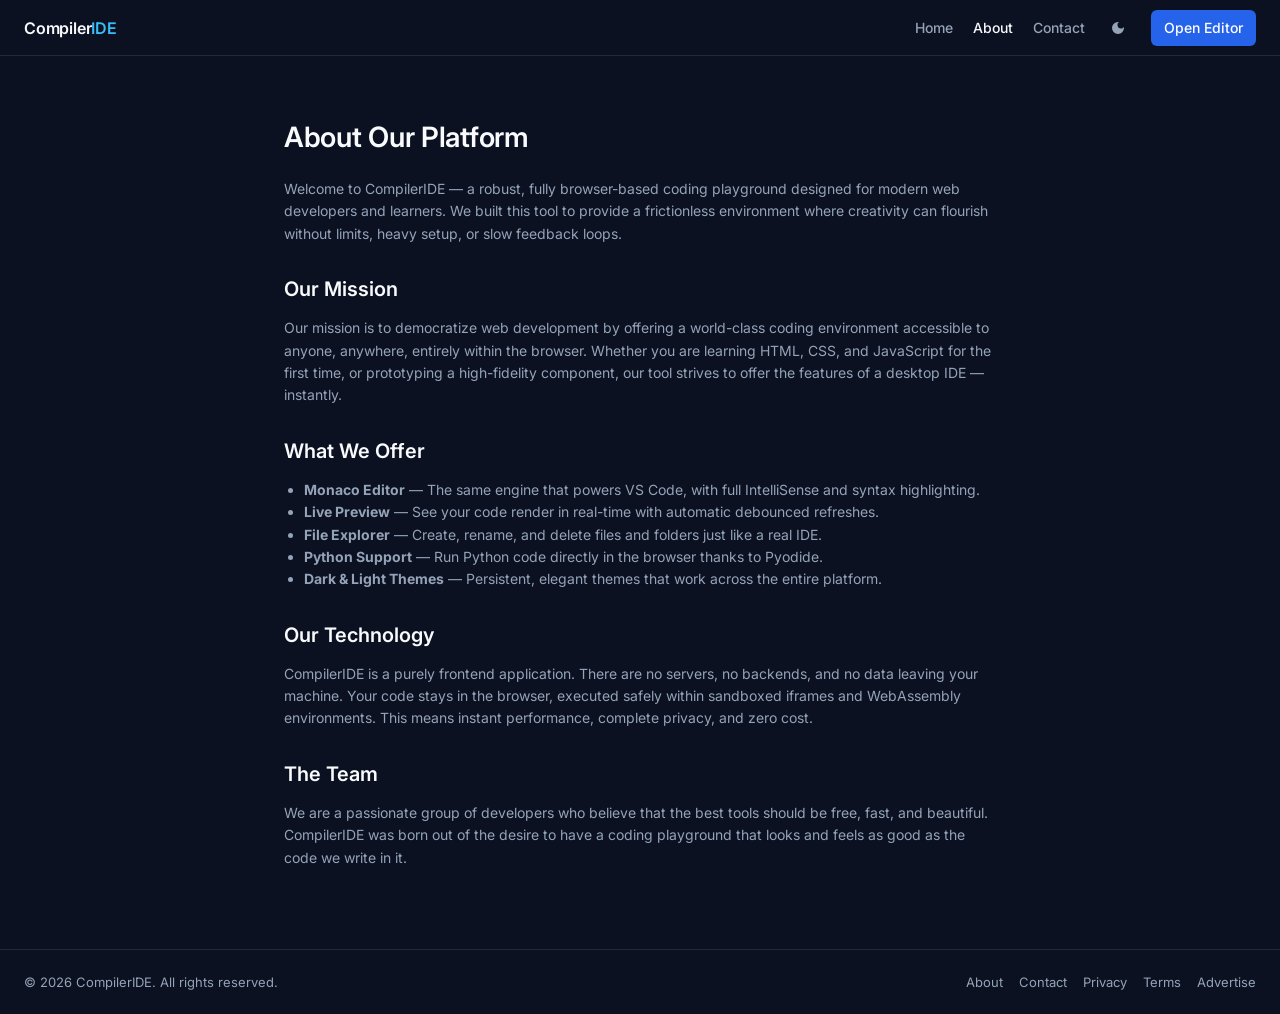
==== frontend/about.html @ 66eb1de2 "Complete UI/UX redesign and add 12 dev features" ====
<!DOCTYPE html>
<html lang="en">

<head>
    <meta charset="UTF-8">
    <meta name="viewport" content="width=device-width, initial-scale=1.0">
    <title>About | CompilerIDE</title>
    <meta name="description" content="Learn more about CompilerIDE, the browser-based coding platform.">
    <link href="https://fonts.googleapis.com/css2?family=Inter:wght@400;500;600;700&display=swap" rel="stylesheet">
    <link rel="stylesheet" href="css/reset.css">
    <link rel="stylesheet" href="css/variables.css">
    <link rel="stylesheet" href="css/components.css">
    <link rel="stylesheet" href="css/pages.css">
</head>

<body class="theme-dark page-static">
    <nav class="page-nav">
        <a href="/" class="logo menu-link">Compiler<span class="highlight">IDE</span></a>
        <div class="page-nav-links">
            <a href="/" class="menu-link">Home</a>
            <a href="/about" class="menu-link active">About</a>
            <a href="/contact" class="menu-link">Contact</a>
            <button id="theme-toggle" class="theme-toggle-btn" title="Toggle Theme">
                <svg class="theme-icon" viewBox="0 0 24 24" fill="currentColor">
                    <path
                        d="M12 3a9 9 0 1 0 9 9c0-.46-.04-.92-.1-1.36a5.389 5.389 0 0 1-4.4 2.26 5.403 5.403 0 0 1-3.14-9.8c-.44-.06-.9-.1-1.36-.1z" />
                </svg>
            </button>
            <a href="/html-compiler" class="btn btn-primary">Open Editor</a>
        </div>
    </nav>

    <div class="page-container">
        <h1>About <span class="gradient">Our Platform</span></h1>
        <p>Welcome to CompilerIDE — a robust, fully browser-based coding playground designed for modern web developers
            and learners. We built this tool to provide a frictionless environment where creativity can flourish without
            limits, heavy setup, or slow feedback loops.</p>

        <h2>Our Mission</h2>
        <p>Our mission is to democratize web development by offering a world-class coding environment accessible to
            anyone, anywhere, entirely within the browser. Whether you are learning HTML, CSS, and JavaScript for the
            first time, or prototyping a high-fidelity component, our tool strives to offer the features of a desktop
            IDE — instantly.</p>

        <h2>What We Offer</h2>
        <ul>
            <li><strong>Monaco Editor</strong> — The same engine that powers VS Code, with full IntelliSense and syntax
                highlighting.</li>
            <li><strong>Live Preview</strong> — See your code render in real-time with automatic debounced refreshes.
            </li>
            <li><strong>File Explorer</strong> — Create, rename, and delete files and folders just like a real IDE.</li>
            <li><strong>Python Support</strong> — Run Python code directly in the browser thanks to Pyodide.</li>
            <li><strong>Dark & Light Themes</strong> — Persistent, elegant themes that work across the entire platform.
            </li>
        </ul>

        <h2>Our Technology</h2>
        <p>CompilerIDE is a purely frontend application. There are no servers, no backends, and no data leaving your
            machine. Your code stays in the browser, executed safely within sandboxed iframes and WebAssembly
            environments. This means instant performance, complete privacy, and zero cost.</p>

        <h2>The Team</h2>
        <p>We are a passionate group of developers who believe that the best tools should be free, fast, and beautiful.
            CompilerIDE was born out of the desire to have a coding playground that looks and feels as good as the code
            we write in it.</p>
    </div>

    <footer class="page-footer">
        <div class="footer-left">
            <span>&copy; 2026 CompilerIDE. All rights reserved.</span>
        </div>
        <div class="footer-right">
            <a href="/about">About</a>
            <a href="/contact">Contact</a>
            <a href="/privacy">Privacy</a>
            <a href="/terms">Terms</a>
            <a href="/advertise">Advertise</a>
        </div>
    </footer>

    <script src="js/theme.js"></script>
</body>

</html>
---- frontend/css/variables.css ----
:root {
    --font-primary: 'Inter', -apple-system, BlinkMacSystemFont, "Segoe UI", Roboto, sans-serif;
    --font-mono: 'JetBrains Mono', 'Fira Code', 'Consolas', 'Courier New', monospace;
    --resizer-size: 6px;
    --header-height: 56px;

    /* Spacing system */
    --space-1: 4px;
    --space-2: 8px;
    --space-3: 12px;
    --space-4: 16px;
    --space-5: 20px;
    --space-6: 24px;
    --space-8: 32px;
    --space-10: 40px;
    --space-12: 48px;
    --space-16: 64px;

    /* Radii */
    --radius-sm: 6px;
    --radius-md: 8px;
    --radius-lg: 12px;

    /* Animation Tokens */
    --transition-fast: 0.15s ease;
}

/* Dark Theme (Professional Slate/Indigo) */
.theme-dark {
    --bg-body: #0B1120;
    --bg-header: #0B1120;
    --bg-panel: #0F172A;
    --bg-console: #0F172A;
    --border-color: #1E293B;

    --text-base: #F8FAFC;
    --text-muted: #94A3B8;
    --text-highlight: #38BDF8;
    --text-error: #F87171;
    --text-warn: #FBBF24;
    --text-info: #38BDF8;
    --text-success: #4ADE80;

    --resizer-bg: #1E293B;
    --resizer-hover: #2563EB;

    --btn-bg: #1E293B;
    --btn-bg-hover: #334155;
    --btn-text: #F8FAFC;

    --btn-primary-bg: #2563EB;
    --btn-primary-hover: #1D4ED8;
    --btn-primary-text: #FFFFFF;

    --btn-danger-bg: #DC2626;
    --btn-danger-hover: #B91C1C;
    --btn-danger-text: #FFFFFF;

    --tab-bg: #0B1120;
    --tab-active-bg: #0F172A;
    --tab-border: #2563EB;
    --tab-hover-bg: #1E293B;
}

/* Light Theme (Muted Whites/Off-whites/Indigo) */
.theme-light {
    --bg-body: #F8FAFC;
    --bg-header: #FFFFFF;
    --bg-panel: #FFFFFF;
    --bg-console: #F8FAFC;
    --border-color: #E2E8F0;

    --text-base: #0F172A;
    --text-muted: #64748B;
    --text-highlight: #2563EB;
    --text-error: #DC2626;
    --text-warn: #D97706;
    --text-info: #2563EB;
    --text-success: #16A34A;

    --resizer-bg: #E2E8F0;
    --resizer-hover: #2563EB;

    --btn-bg: #F1F5F9;
    --btn-bg-hover: #E2E8F0;
    --btn-text: #0F172A;

    --btn-primary-bg: #2563EB;
    --btn-primary-hover: #1D4ED8;
    --btn-primary-text: #FFFFFF;

    --btn-danger-bg: #DC2626;
    --btn-danger-hover: #B91C1C;
    --btn-danger-text: #FFFFFF;

    --tab-bg: #F8FAFC;
    --tab-active-bg: #FFFFFF;
    --tab-border: #2563EB;
    --tab-hover-bg: #F1F5F9;
}
---- frontend/css/components.css ----
/* Buttons */
.btn {
    padding: 0 var(--space-3);
    height: 36px;
    font-size: 14px;
    font-weight: 500;
    border-radius: var(--radius-sm);
    background-color: var(--btn-bg);
    color: var(--btn-text);
    border: 1px solid var(--border-color);
    transition: background-color var(--transition-fast), border-color var(--transition-fast);
    display: inline-flex;
    align-items: center;
    justify-content: center;
    cursor: pointer;
    font-family: inherit;
    gap: var(--space-2);
}

.btn:hover:not(:disabled) {
    background-color: var(--btn-bg-hover);
}

.btn:disabled {
    opacity: 0.5;
    cursor: not-allowed;
}

.btn-primary {
    background-color: var(--btn-primary-bg);
    color: var(--btn-primary-text);
    border-color: transparent;
}

.btn-primary:hover:not(:disabled) {
    background-color: var(--btn-primary-hover);
}

.btn-danger {
    background-color: var(--btn-danger-bg);
    color: var(--btn-danger-text);
    border-color: transparent;
}

.btn-danger:hover:not(:disabled) {
    background-color: var(--btn-danger-hover);
}

.btn-small {
    height: 28px;
    padding: 0 var(--space-2);
    font-size: 13px;
}

.btn-active {
    background-color: var(--btn-primary-bg) !important;
    color: #fff !important;
    border-color: transparent !important;
}

.header-actions {
    display: flex;
    gap: var(--space-2);
    align-items: center;
}

.header-divider {
    width: 1px;
    height: 20px;
    background-color: var(--border-color);
    margin: 0 var(--space-1);
}

.lang-selector {
    background-color: var(--bg-body);
    color: var(--text-base);
    border: 1px solid var(--border-color);
    border-radius: var(--radius-sm);
    padding: var(--space-1) var(--space-4) var(--space-1) var(--space-2);
    font-family: inherit;
    font-size: 13px;
    height: 28px;
    outline: none;
    cursor: pointer;
    transition: border-color var(--transition-fast);
}

.lang-selector:hover,
.lang-selector:focus {
    border-color: var(--text-highlight);
}

/* Tabs */
.editor-tabs {
    display: flex;
    gap: 0;
    height: 100%;
    align-items: flex-end;
}

.tab {
    padding: var(--space-2) var(--space-4);
    background-color: var(--tab-bg);
    color: var(--text-muted);
    font-size: 14px;
    border-radius: 0;
    border-top: 2px solid transparent;
    transition: all var(--transition-fast);
    cursor: pointer;
    outline: none;
    border: none;
    border-right: 1px solid var(--border-color);
}

.tab:hover {
    background-color: var(--tab-hover-bg);
    color: var(--text-base);
}

.tab.active {
    background-color: var(--tab-active-bg);
    border-top: 2px solid var(--tab-border);
    color: var(--text-base);
    font-weight: 500;
}

/* Toggle Switch */
.theme-toggle {
    display: flex;
    align-items: center;
    margin-left: var(--space-3);
}

.switch {
    position: relative;
    display: inline-block;
    width: 36px;
    height: 20px;
}

.switch input {
    opacity: 0;
    width: 0;
    height: 0;
}

.slider {
    position: absolute;
    cursor: pointer;
    top: 0;
    left: 0;
    right: 0;
    bottom: 0;
    background-color: var(--border-color);
    transition: .2s ease;
}

.slider:before {
    position: absolute;
    content: "";
    height: 14px;
    width: 14px;
    left: 3px;
    bottom: 3px;
    background-color: var(--text-muted);
    transition: .2s ease;
}

input:checked+.slider {
    background-color: var(--btn-primary-bg);
}

input:checked+.slider:before {
    transform: translateX(16px);
    background-color: #FFFFFF;
}

.slider.round {
    border-radius: var(--radius-lg);
}

.slider.round:before {
    border-radius: 50%;
}

/* Checkbox */
.checkbox-label {
    font-size: 14px;
    display: flex;
    align-items: center;
    gap: var(--space-2);
    cursor: pointer;
    color: var(--text-base);
}

/* Toast Notifications */
.toast {
    position: fixed;
    bottom: var(--space-6);
    left: 50%;
    transform: translateX(-50%) translateY(8px);
    background-color: var(--bg-panel);
    color: var(--text-base);
    border: 1px solid var(--border-color);
    border-radius: var(--radius-sm);
    padding: var(--space-2) var(--space-4);
    font-size: 13px;
    font-family: var(--font-primary);
    box-shadow: 0 4px 12px rgba(0, 0, 0, 0.15);
    z-index: 9999;
    opacity: 0;
    transition: opacity 0.2s ease, transform 0.2s ease;
    pointer-events: none;
}

.toast.toast-visible {
    opacity: 1;
    transform: translateX(-50%) translateY(0);
}

.toast.toast-success {
    border-color: #16A34A;
}

.toast.toast-error {
    border-color: var(--btn-danger-bg);
}

.toast.toast-info {
    border-color: var(--btn-primary-bg);
}

/* Snippets Panel */
.snippets-panel {
    position: fixed;
    width: 280px;
    background-color: var(--bg-panel);
    border: 1px solid var(--border-color);
    border-radius: var(--radius-md);
    box-shadow: 0 8px 24px rgba(0, 0, 0, 0.2);
    z-index: 200;
    overflow: hidden;
}

.snippets-panel.hidden {
    display: none;
}

.snippets-header {
    padding: var(--space-2) var(--space-4);
    font-size: 12px;
    font-weight: 600;
    text-transform: uppercase;
    letter-spacing: 0.05em;
    color: var(--text-muted);
    border-bottom: 1px solid var(--border-color);
    background-color: var(--bg-header);
}

.snippets-list {
    list-style: none;
    padding: var(--space-2) 0;
    max-height: 320px;
    overflow-y: auto;
}

.snippet-item {
    display: flex;
    flex-direction: column;
    padding: var(--space-2) var(--space-4);
    cursor: pointer;
    transition: background-color var(--transition-fast);
}

.snippet-item:hover {
    background-color: var(--btn-bg-hover);
}

.snippet-label {
    font-size: 13px;
    font-weight: 500;
    color: var(--text-base);
}

.snippet-desc {
    font-size: 12px;
    color: var(--text-muted);
    margin-top: 2px;
}
---- frontend/css/pages.css ----
body.page-static {
    background-color: var(--bg-body);
    color: var(--text-base);
    min-height: 100vh;
    display: flex;
    flex-direction: column;
    font-family: var(--font-primary);
    margin: 0;
    padding: 0;
    overflow-y: auto !important;
}

/* ===== Page Navigation ===== */
.page-nav {
    width: 100%;
    height: var(--header-height);
    background-color: var(--bg-header);
    border-bottom: 1px solid var(--border-color);
    padding: 0 var(--space-6);
    display: flex;
    justify-content: space-between;
    align-items: center;
    position: sticky;
    top: 0;
    z-index: 100;
}

.page-nav .logo {
    text-decoration: none;
    font-weight: 600;
    font-size: 16px;
    color: var(--text-base);
    letter-spacing: -0.2px;
}

.page-nav .logo .highlight {
    color: var(--text-highlight);
}

.page-nav-links {
    display: flex;
    gap: var(--space-5);
    align-items: center;
}

.page-nav-links a:not(.btn) {
    color: var(--text-muted);
    text-decoration: none;
    font-size: 14px;
    font-weight: 500;
    transition: color var(--transition-fast);
}

.page-nav-links a:not(.btn):hover,
.page-nav-links a.active:not(.btn) {
    color: var(--text-base);
}

.theme-toggle-btn {
    background: transparent;
    border: 1px solid transparent;
    color: var(--text-muted);
    cursor: pointer;
    padding: var(--space-1);
    display: flex;
    align-items: center;
    justify-content: center;
    border-radius: var(--radius-sm);
    transition: background-color var(--transition-fast), color var(--transition-fast);
}

.theme-toggle-btn:hover {
    background: var(--btn-bg);
    color: var(--text-base);
}

.theme-icon {
    width: 16px;
    height: 16px;
}

/* ===== Page Container (For Privacy/Terms/Contact) ===== */
.page-container {
    width: 100%;
    max-width: 760px;
    margin: var(--space-16) auto;
    background-color: transparent;
    padding: 0 var(--space-6);
}

.page-container h1 {
    font-size: 28px;
    color: var(--text-base);
    font-weight: 600;
    margin-bottom: var(--space-6);
    letter-spacing: -0.3px;
}

.page-container h2 {
    font-size: 20px;
    color: var(--text-base);
    font-weight: 600;
    margin-top: var(--space-8);
    margin-bottom: var(--space-4);
}

.page-container p,
.page-container ul {
    font-size: 14px;
    line-height: 1.6;
    color: var(--text-muted);
    margin-bottom: var(--space-4);
}

.page-container ul {
    padding-left: var(--space-5);
}

.page-container a {
    color: var(--text-highlight);
    text-decoration: none;
}

.page-container a:hover {
    text-decoration: underline;
}

/* ===== Homepage Hero ===== */
.home-container {
    display: flex;
    flex-direction: column;
    align-items: center;
    justify-content: center;
    text-align: center;
    padding: 80px var(--space-6);
    flex: 1;
}

.hero-title {
    font-size: 36px;
    color: var(--text-base);
    letter-spacing: -1.2px;
    font-weight: 700;
    margin-bottom: var(--space-4);
}

.hero-subtitle {
    font-size: 15px;
    color: var(--text-muted);
    max-width: 580px;
    margin-bottom: var(--space-6);
    line-height: 1.6;
}

.hero-actions {
    display: flex;
    gap: var(--space-4);
}

.btn-large {
    height: 40px;
    padding: 0 var(--space-5);
    font-size: 14px;
}

.btn-secondary {
    background-color: var(--btn-bg);
    color: var(--btn-text);
    border: 1px solid var(--border-color);
}

.btn-secondary:hover {
    background-color: var(--btn-bg-hover);
}

/* ===== Features Section ===== */
.features-section {
    width: 100%;
    max-width: 1000px;
    margin: 0 auto;
    padding: var(--space-12) var(--space-6);
}

.features-grid {
    display: grid;
    grid-template-columns: repeat(auto-fit, minmax(220px, 1fr));
    gap: var(--space-6);
}

.feature-item {
    padding: var(--space-6);
    background: transparent;
    border: 1px solid var(--border-color);
    border-radius: var(--radius-md);
    text-align: left;
}

.feature-icon {
    margin-bottom: var(--space-4);
    color: var(--text-base);
}

.feature-item h3 {
    font-size: 14px;
    font-weight: 600;
    color: var(--text-base);
    margin-bottom: var(--space-2);
}

.feature-item p {
    color: var(--text-muted);
    font-size: 13px;
    line-height: 1.5;
}

/* ===== Contact Form ===== */
.contact-form {
    display: flex;
    flex-direction: column;
    gap: var(--space-4);
    max-width: 480px;
}

.contact-form input,
.contact-form textarea {
    width: 100%;
    padding: var(--space-3) var(--space-4);
    background: transparent;
    border: 1px solid var(--border-color);
    border-radius: var(--radius-sm);
    color: var(--text-base);
    font-family: inherit;
    font-size: 14px;
    outline: none;
    transition: border-color var(--transition-fast);
}

.contact-form input:focus,
.contact-form textarea:focus {
    border-color: var(--text-highlight);
}

.contact-form button {
    align-self: flex-start;
}

/* ===== Global Page Footer ===== */
.page-footer {
    width: 100%;
    padding: var(--space-6);
    border-top: 1px solid var(--border-color);
    display: flex;
    justify-content: space-between;
    align-items: center;
    margin-top: auto;
}

.page-footer .footer-left {
    color: var(--text-muted);
    font-size: 13px;
}

.page-footer .footer-right {
    display: flex;
    gap: var(--space-4);
}

.page-footer .footer-right a {
    color: var(--text-muted);
    text-decoration: none;
    font-size: 13px;
}

.page-footer .footer-right a:hover {
    color: var(--text-base);
}

/* ===== Responsive ===== */
@media (max-width: 768px) {
    .page-nav {
        padding: 0 var(--space-4);
    }

    .page-nav-links {
        gap: var(--space-3);
    }

    .page-nav .logo span {
        display: none;
    }

    .home-container {
        padding: var(--space-12) var(--space-4);
    }

    .hero-title {
        font-size: 32px;
    }

    .hero-actions {
        flex-direction: column;
        width: 100%;
        max-width: 300px;
    }

    .features-grid {
        grid-template-columns: 1fr;
    }
}
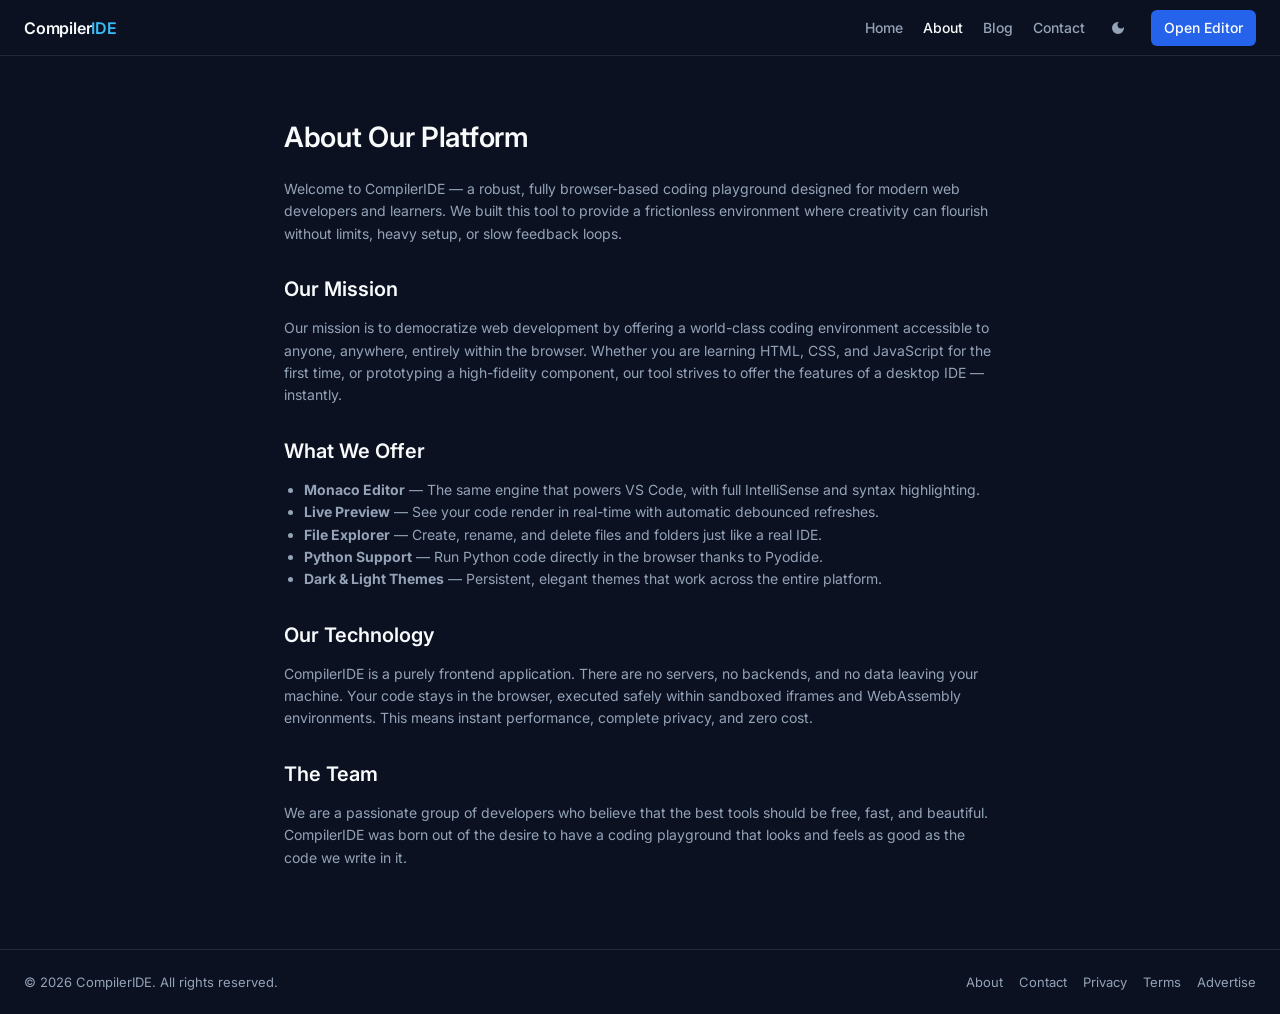
==== commit 22c710d9: "feat: complete headless WP blog implementation" ====
--- a/frontend/about.html
+++ b/frontend/about.html
@@ -11,6 +11,16 @@
     <link rel="stylesheet" href="css/variables.css">
     <link rel="stylesheet" href="css/components.css">
     <link rel="stylesheet" href="css/pages.css">
+    <link rel="icon" href="/favicon.svg" type="image/svg+xml">
+    <!-- Google tag (gtag.js) -->
+    <script async src="https://www.googletagmanager.com/gtag/js?id=G-QVVTV058YR"></script>
+    <script>
+        window.dataLayer = window.dataLayer || [];
+        function gtag() { dataLayer.push(arguments); }
+        gtag('js', new Date());
+
+        gtag('config', 'G-QVVTV058YR');
+    </script>
 </head>
 
 <body class="theme-dark page-static">
@@ -19,6 +29,7 @@
         <div class="page-nav-links">
             <a href="/" class="menu-link">Home</a>
             <a href="/about" class="menu-link active">About</a>
+            <a href="/blog" class="menu-link">Blog</a>
             <a href="/contact" class="menu-link">Contact</a>
             <button id="theme-toggle" class="theme-toggle-btn" title="Toggle Theme">
                 <svg class="theme-icon" viewBox="0 0 24 24" fill="currentColor">
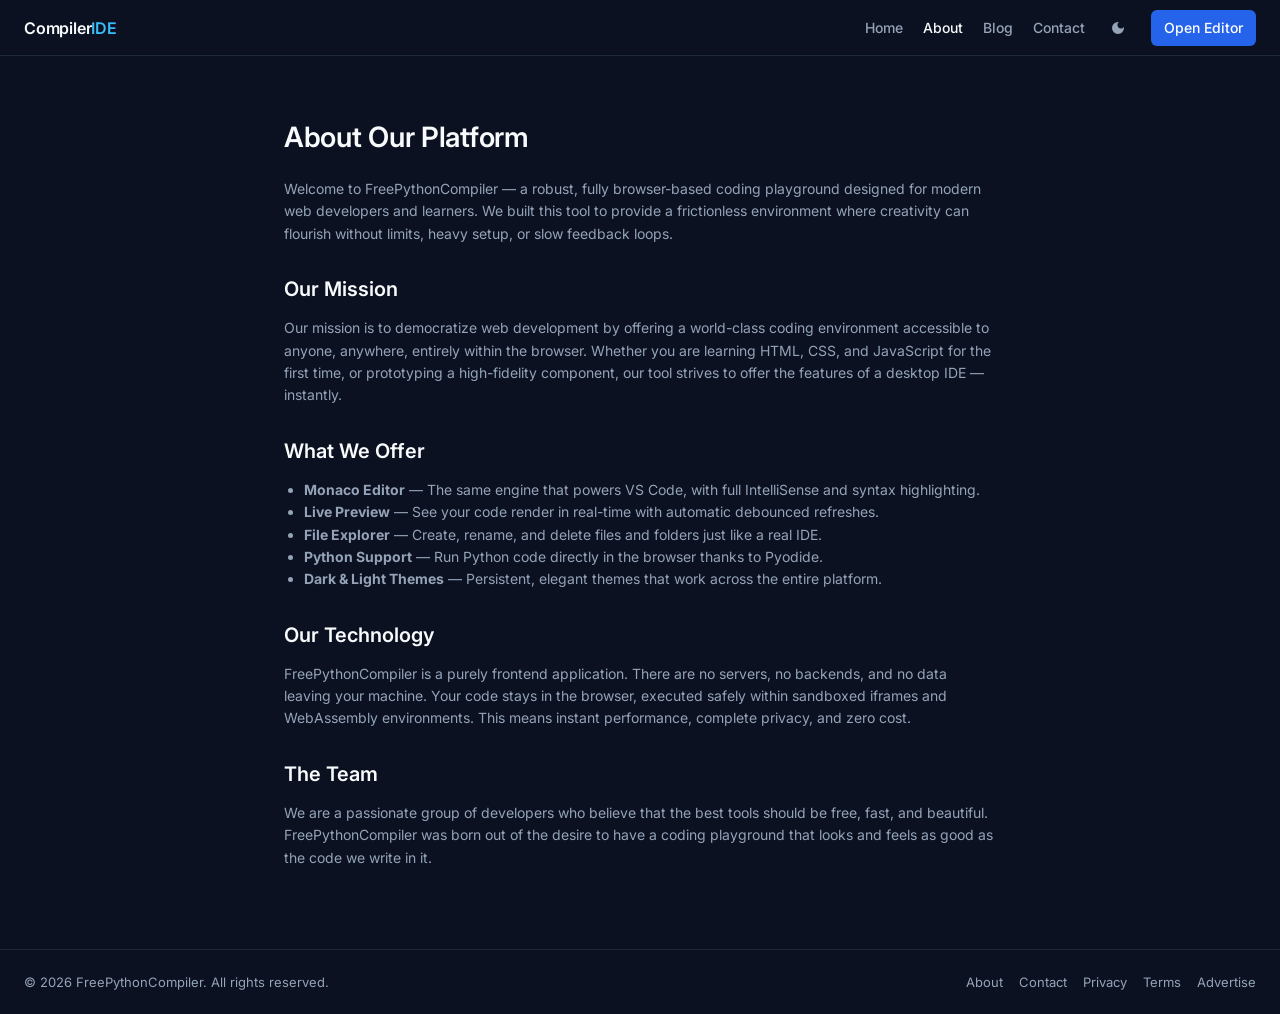
==== commit fce70d21: "feat: rebrand to FreePythonCompiler and integrate matplotlib pyodide plotting" ====
--- a/frontend/about.html
+++ b/frontend/about.html
@@ -4,8 +4,8 @@
 <head>
     <meta charset="UTF-8">
     <meta name="viewport" content="width=device-width, initial-scale=1.0">
-    <title>About | CompilerIDE</title>
-    <meta name="description" content="Learn more about CompilerIDE, the browser-based coding platform.">
+    <title>About | FreePythonCompiler</title>
+    <meta name="description" content="Learn more about FreePythonCompiler, the browser-based coding platform.">
     <link href="https://fonts.googleapis.com/css2?family=Inter:wght@400;500;600;700&display=swap" rel="stylesheet">
     <link rel="stylesheet" href="css/reset.css">
     <link rel="stylesheet" href="css/variables.css">
@@ -43,7 +43,7 @@
 
     <div class="page-container">
         <h1>About <span class="gradient">Our Platform</span></h1>
-        <p>Welcome to CompilerIDE — a robust, fully browser-based coding playground designed for modern web developers
+        <p>Welcome to FreePythonCompiler — a robust, fully browser-based coding playground designed for modern web developers
             and learners. We built this tool to provide a frictionless environment where creativity can flourish without
             limits, heavy setup, or slow feedback loops.</p>
 
@@ -66,19 +66,19 @@
         </ul>
 
         <h2>Our Technology</h2>
-        <p>CompilerIDE is a purely frontend application. There are no servers, no backends, and no data leaving your
+        <p>FreePythonCompiler is a purely frontend application. There are no servers, no backends, and no data leaving your
             machine. Your code stays in the browser, executed safely within sandboxed iframes and WebAssembly
             environments. This means instant performance, complete privacy, and zero cost.</p>
 
         <h2>The Team</h2>
         <p>We are a passionate group of developers who believe that the best tools should be free, fast, and beautiful.
-            CompilerIDE was born out of the desire to have a coding playground that looks and feels as good as the code
+            FreePythonCompiler was born out of the desire to have a coding playground that looks and feels as good as the code
             we write in it.</p>
     </div>
 
     <footer class="page-footer">
         <div class="footer-left">
-            <span>&copy; 2026 CompilerIDE. All rights reserved.</span>
+            <span>&copy; 2026 FreePythonCompiler. All rights reserved.</span>
         </div>
         <div class="footer-right">
             <a href="/about">About</a>
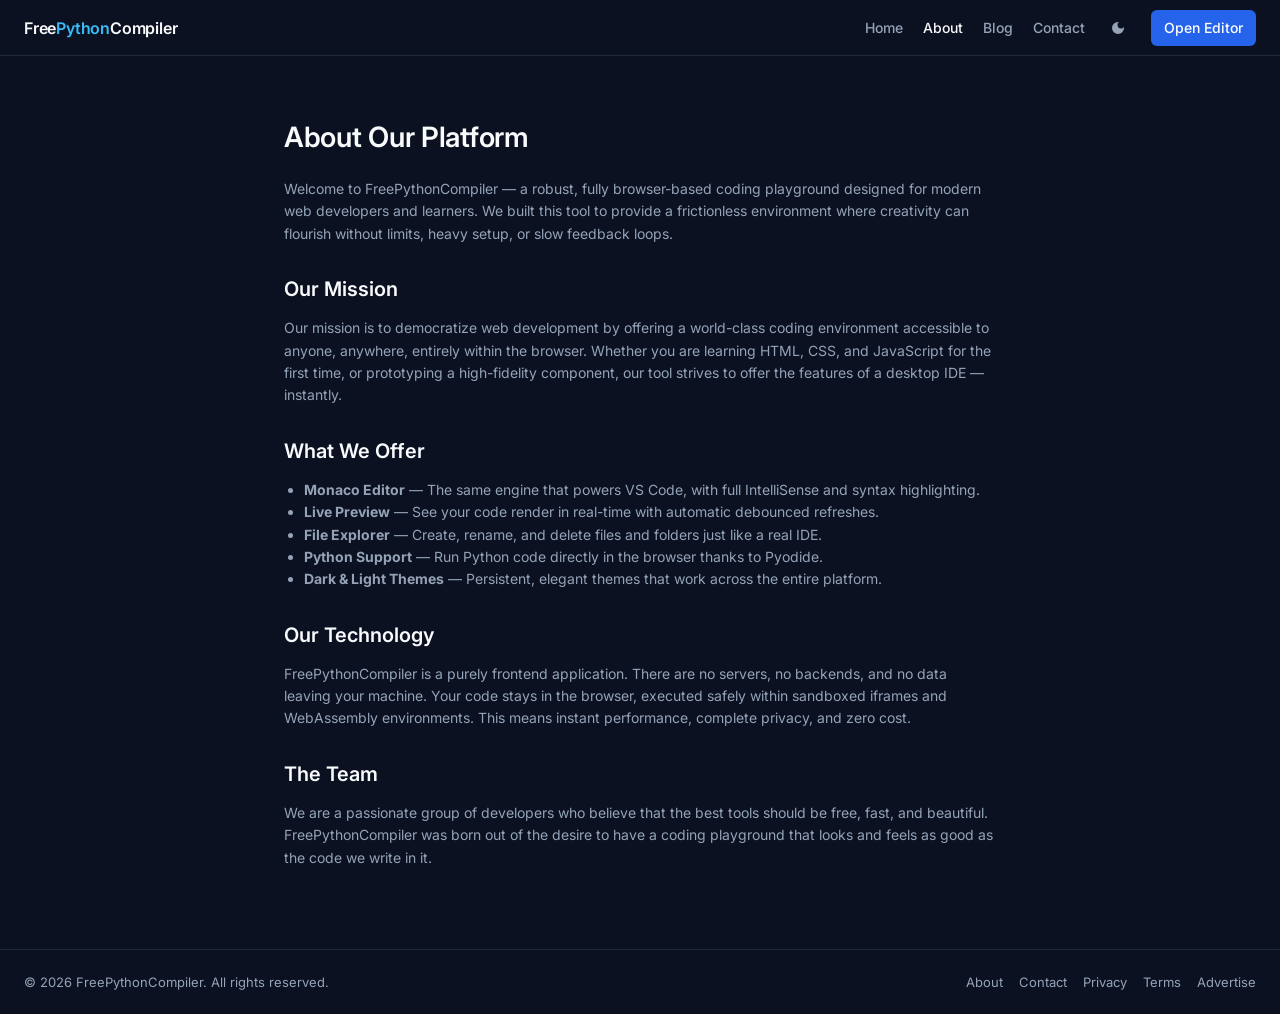
==== commit a35c17e3: "fix: update logo branding from CompilerIDE to FreePythonCompiler across all pages" ====
--- a/frontend/about.html
+++ b/frontend/about.html
@@ -25,7 +25,7 @@
 
 <body class="theme-dark page-static">
     <nav class="page-nav">
-        <a href="/" class="logo menu-link">Compiler<span class="highlight">IDE</span></a>
+        <a href="/" class="logo menu-link">Free<span class="highlight">Python</span>Compiler</a>
         <div class="page-nav-links">
             <a href="/" class="menu-link">Home</a>
             <a href="/about" class="menu-link active">About</a>
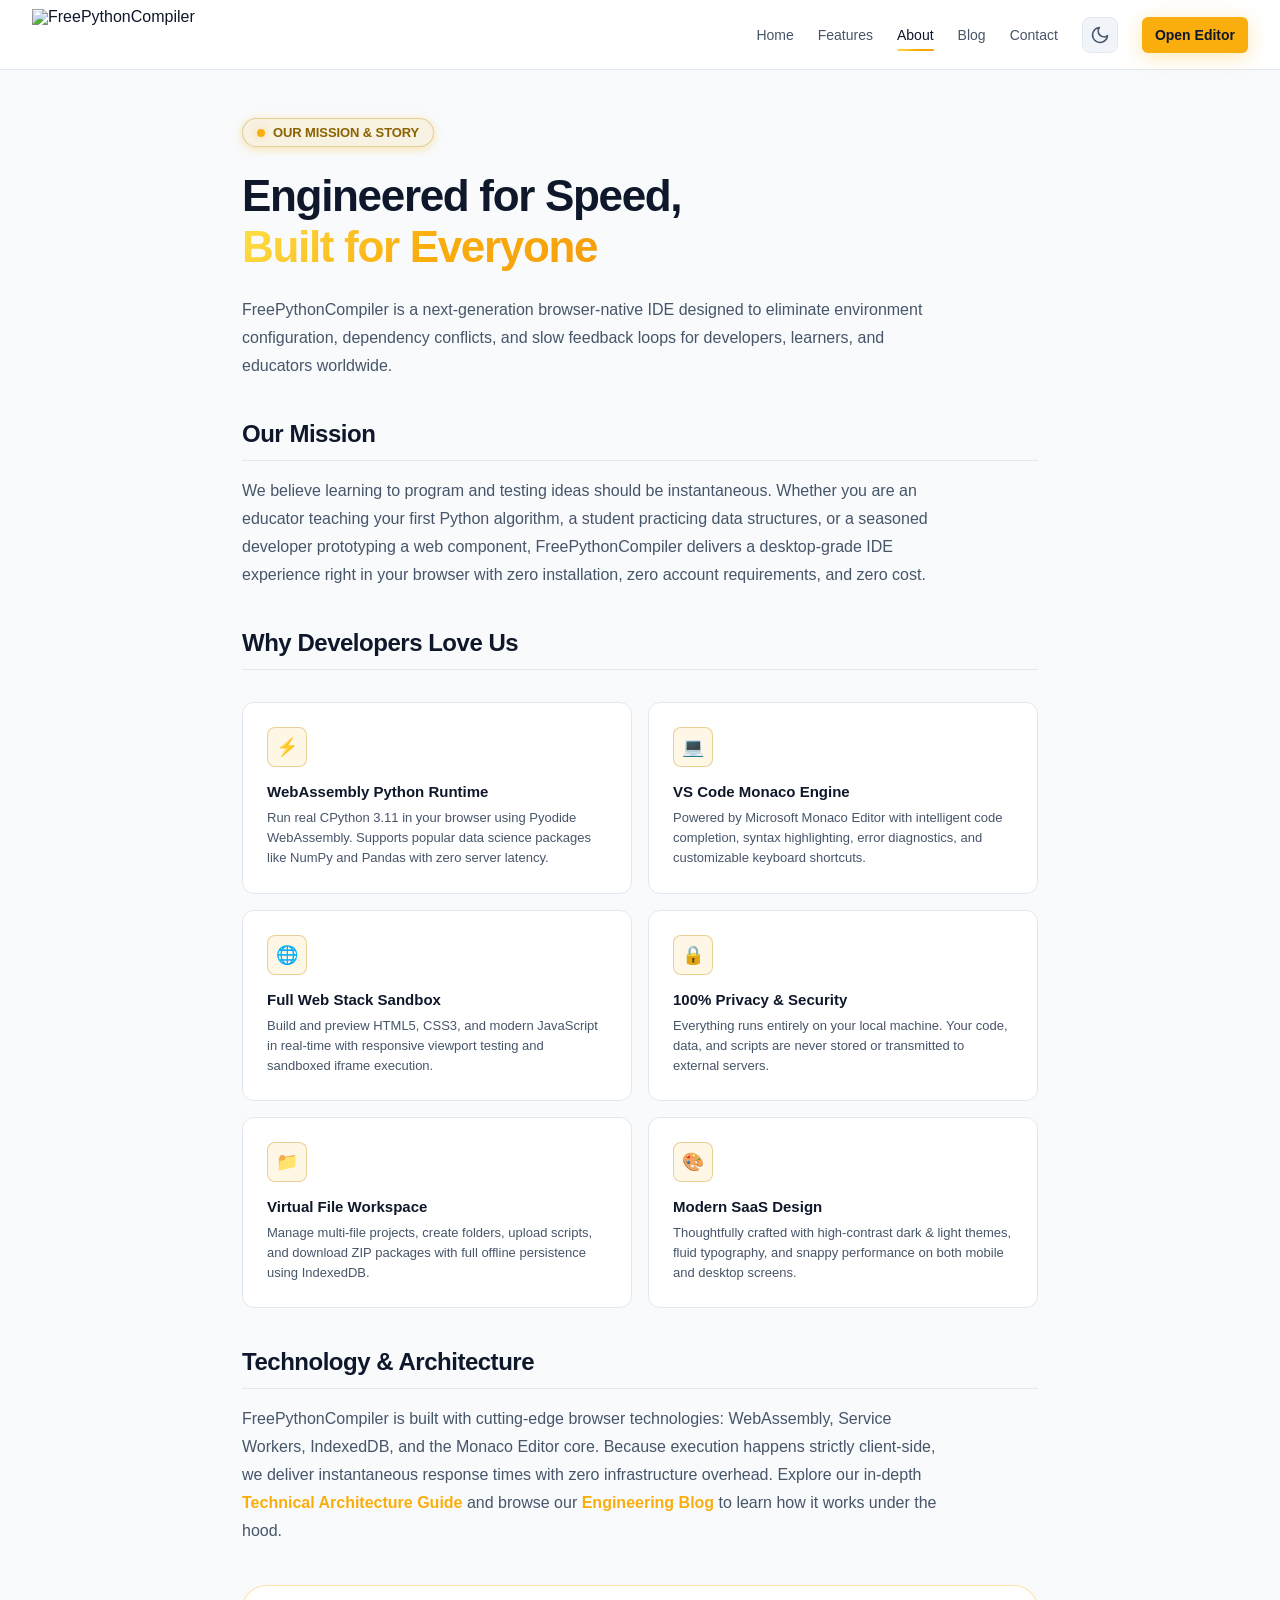
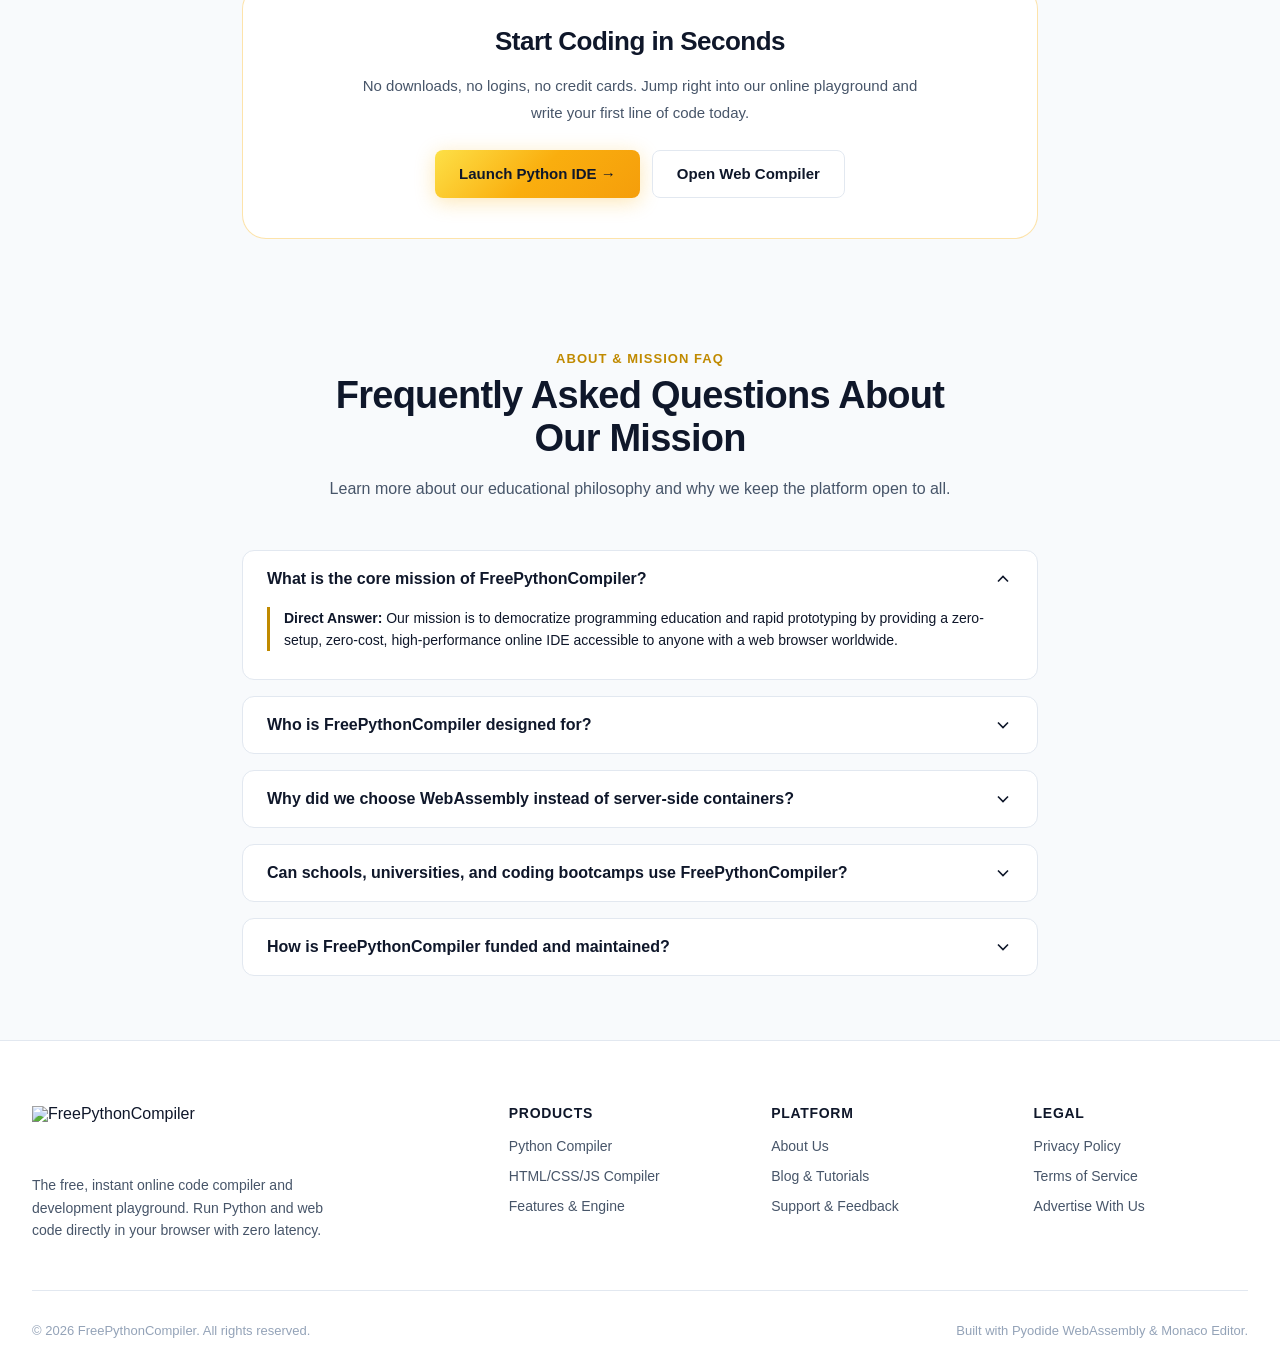
==== commit c9ed8b45: "feat: design system branding, 20-point SEO/GEO optimization, and consistent UI/FAQ architecture" ====
--- a/frontend/about.html
+++ b/frontend/about.html
@@ -4,88 +4,313 @@
 <head>
     <meta charset="UTF-8">
     <meta name="viewport" content="width=device-width, initial-scale=1.0">
-    <title>About | FreePythonCompiler</title>
-    <meta name="description" content="Learn more about FreePythonCompiler, the browser-based coding platform.">
-    <link href="https://fonts.googleapis.com/css2?family=Inter:wght@400;500;600;700&display=swap" rel="stylesheet">
+    <title>About Us & Our Mission | FreePythonCompiler</title>
+    <meta name="robots" content="index, follow, max-image-preview:large, max-snippet:-1, max-video-preview:-1">
+    <link rel="canonical" href="https://freepythoncompiler.com/about">
+    <meta name="description" content="Learn about FreePythonCompiler — the ultra-fast, 100% browser-based code compiler built to make software engineering education free and instantly accessible.">
+    <link rel="preconnect" href="https://fonts.googleapis.com">
+    <link rel="preconnect" href="https://fonts.gstatic.com" crossorigin>
+    <link href="https://fonts.googleapis.com/css2?family=Plus+Jakarta+Sans:wght@400;500;600;700;800&family=JetBrains+Mono:wght@400;500;600&display=swap" rel="stylesheet">
     <link rel="stylesheet" href="css/reset.css">
     <link rel="stylesheet" href="css/variables.css">
     <link rel="stylesheet" href="css/components.css">
     <link rel="stylesheet" href="css/pages.css">
-    <link rel="icon" href="/favicon.svg" type="image/svg+xml">
+    <link rel="icon" type="image/svg+xml" href="/favicon.svg">
+    <link rel="alternate icon" href="/favicon.ico">
+    <link rel="icon" type="image/png" sizes="32x32" href="/favicon-32x32.png">
+    <link rel="apple-touch-icon" sizes="180x180" href="/apple-touch-icon.png">
     <!-- Google tag (gtag.js) -->
     <script async src="https://www.googletagmanager.com/gtag/js?id=G-QVVTV058YR"></script>
     <script>
         window.dataLayer = window.dataLayer || [];
         function gtag() { dataLayer.push(arguments); }
         gtag('js', new Date());
-
         gtag('config', 'G-QVVTV058YR');
     </script>
+        <meta property="og:site_name" content="FreePythonCompiler">
+    <meta property="og:type" content="website">
+    <meta property="og:title" content="About Us & Our Mission | FreePythonCompiler">
+    <meta property="og:description" content="Learn about FreePythonCompiler — the ultra-fast, 100% browser-based code compiler built to make software engineering education free and instantly accessible.">
+    <meta property="og:url" content="https://freepythoncompiler.com/about">
+    <meta property="og:image" content="https://freepythoncompiler.com/images/og-image.png">
+    <meta property="og:image:width" content="1200">
+    <meta property="og:image:height" content="630">
+    <meta name="twitter:card" content="summary_large_image">
+    <meta name="twitter:title" content="About Us & Our Mission | FreePythonCompiler">
+    <meta name="twitter:description" content="Learn about FreePythonCompiler — the ultra-fast, 100% browser-based code compiler built to make software engineering education free and instantly accessible.">
+    <meta name="twitter:image" content="https://freepythoncompiler.com/images/og-image.png">
+    <meta name="google-site-verification" content="G-QVVTV058YR-site-verification">
+    <script type="application/ld+json">
+    {
+      "@context": "https://schema.org",
+      "@type": "AboutPage",
+      "name": "About FreePythonCompiler",
+      "url": "https://freepythoncompiler.com/about",
+      "mainEntity": {
+        "@type": "Organization",
+        "name": "FreePythonCompiler",
+        "url": "https://freepythoncompiler.com/",
+        "description": "Free, instant in-browser code compilation and playground."
+      }
+    }
+    </script>
+    <script type="application/ld+json">
+{
+  "@context": "https://schema.org",
+  "@type": "FAQPage",
+  "mainEntity": [
+    {
+      "@type": "Question",
+      "name": "What is the core mission of FreePythonCompiler?",
+      "acceptedAnswer": {
+        "@type": "Answer",
+        "text": "Our mission is to democratize programming education and rapid prototyping by providing a zero-setup, zero-cost, high-performance online IDE accessible to anyone with a web browser worldwide."
+      }
+    },
+    {
+      "@type": "Question",
+      "name": "Who is FreePythonCompiler designed for?",
+      "acceptedAnswer": {
+        "@type": "Answer",
+        "text": "FreePythonCompiler is built for students learning computer science, educators conducting classroom demonstrations, researchers testing quick algorithms, and professional developers prototyping web and Python components."
+      }
+    },
+    {
+      "@type": "Question",
+      "name": "Why did we choose WebAssembly instead of server-side containers?",
+      "acceptedAnswer": {
+        "@type": "Answer",
+        "text": "Server-based compilers are expensive to maintain, suffer from network bottlenecks, and require strict execution timeouts. Client-side WebAssembly shifts execution to the user's browser, giving unlimited free compute, instant responses, and bulletproof user privacy."
+      }
+    },
+    {
+      "@type": "Question",
+      "name": "Can schools, universities, and coding bootcamps use FreePythonCompiler?",
+      "acceptedAnswer": {
+        "@type": "Answer",
+        "text": "Yes. FreePythonCompiler is freely available for educational institutions. Because it requires zero software installation or administrator privileges, it runs seamlessly on Chromebooks, school laptops, and restricted lab computers."
+      }
+    },
+    {
+      "@type": "Question",
+      "name": "How is FreePythonCompiler funded and maintained?",
+      "acceptedAnswer": {
+        "@type": "Answer",
+        "text": "FreePythonCompiler is sustained through non-intrusive developer sponsorships and partnerships. We are committed to keeping core compilation, Monaco editor features, and the Python runtime free for everyone forever."
+      }
+    }
+  ]
+}
+    </script>
 </head>
 
 <body class="theme-dark page-static">
+    <!-- Navbar -->
     <nav class="page-nav">
-        <a href="/" class="logo menu-link">Free<span class="highlight">Python</span>Compiler</a>
-        <div class="page-nav-links">
+        <a href="/" class="logo menu-link" aria-label="FreePythonCompiler Home">
+            <img src="/images/logo-dark.svg" alt="FreePythonCompiler" class="brand-logo logo-dark">
+            <img src="/images/logo-light.svg" alt="FreePythonCompiler" class="brand-logo logo-light">
+        </a>
+        <div class="page-nav-links" id="nav-links">
             <a href="/" class="menu-link">Home</a>
+            <a href="/features" class="menu-link">Features</a>
             <a href="/about" class="menu-link active">About</a>
             <a href="/blog" class="menu-link">Blog</a>
             <a href="/contact" class="menu-link">Contact</a>
-            <button id="theme-toggle" class="theme-toggle-btn" title="Toggle Theme">
+            <button id="theme-toggle" class="theme-toggle-btn" title="Toggle Theme" aria-label="Toggle Theme">
                 <svg class="theme-icon" viewBox="0 0 24 24" fill="currentColor">
-                    <path
-                        d="M12 3a9 9 0 1 0 9 9c0-.46-.04-.92-.1-1.36a5.389 5.389 0 0 1-4.4 2.26 5.403 5.403 0 0 1-3.14-9.8c-.44-.06-.9-.1-1.36-.1z" />
+                    <path d="M12 3a9 9 0 1 0 9 9c0-.46-.04-.92-.1-1.36a5.389 5.389 0 0 1-4.4 2.26 5.403 5.403 0 0 1-3.14-9.8c-.44-.06-.9-.1-1.36-.1z" />
                 </svg>
             </button>
             <a href="/html-compiler" class="btn btn-primary">Open Editor</a>
         </div>
+        <button class="burger-btn" id="burger-btn" aria-label="Toggle Navigation Menu">
+            <span class="burger-line"></span>
+            <span class="burger-line"></span>
+            <span class="burger-line"></span>
+        </button>
     </nav>
 
-    <div class="page-container">
-        <h1>About <span class="gradient">Our Platform</span></h1>
-        <p>Welcome to FreePythonCompiler — a robust, fully browser-based coding playground designed for modern web developers
-            and learners. We built this tool to provide a frictionless environment where creativity can flourish without
-            limits, heavy setup, or slow feedback loops.</p>
+    <!-- Main Content -->
+    <main class="page-container">
+        <div class="status-badge">
+            <span class="status-dot"></span>
+            <span>OUR MISSION &amp; STORY</span>
+        </div>
+
+        <h1>Engineered for Speed, <span class="gradient-text">Built for Everyone</span></h1>
+        <p>FreePythonCompiler is a next-generation browser-native IDE designed to eliminate environment configuration, dependency conflicts, and slow feedback loops for developers, learners, and educators worldwide.</p>
 
         <h2>Our Mission</h2>
-        <p>Our mission is to democratize web development by offering a world-class coding environment accessible to
-            anyone, anywhere, entirely within the browser. Whether you are learning HTML, CSS, and JavaScript for the
-            first time, or prototyping a high-fidelity component, our tool strives to offer the features of a desktop
-            IDE — instantly.</p>
-
-        <h2>What We Offer</h2>
-        <ul>
-            <li><strong>Monaco Editor</strong> — The same engine that powers VS Code, with full IntelliSense and syntax
-                highlighting.</li>
-            <li><strong>Live Preview</strong> — See your code render in real-time with automatic debounced refreshes.
-            </li>
-            <li><strong>File Explorer</strong> — Create, rename, and delete files and folders just like a real IDE.</li>
-            <li><strong>Python Support</strong> — Run Python code directly in the browser thanks to Pyodide.</li>
-            <li><strong>Dark & Light Themes</strong> — Persistent, elegant themes that work across the entire platform.
-            </li>
-        </ul>
-
-        <h2>Our Technology</h2>
-        <p>FreePythonCompiler is a purely frontend application. There are no servers, no backends, and no data leaving your
-            machine. Your code stays in the browser, executed safely within sandboxed iframes and WebAssembly
-            environments. This means instant performance, complete privacy, and zero cost.</p>
-
-        <h2>The Team</h2>
-        <p>We are a passionate group of developers who believe that the best tools should be free, fast, and beautiful.
-            FreePythonCompiler was born out of the desire to have a coding playground that looks and feels as good as the code
-            we write in it.</p>
-    </div>
-
-    <footer class="page-footer">
-        <div class="footer-left">
+        <p>We believe learning to program and testing ideas should be instantaneous. Whether you are an educator teaching your first Python algorithm, a student practicing data structures, or a seasoned developer prototyping a web component, FreePythonCompiler delivers a desktop-grade IDE experience right in your browser with zero installation, zero account requirements, and zero cost.</p>
+
+        <h2>Why Developers Love Us</h2>
+        <div class="about-cards">
+            <div class="about-card">
+                <div class="about-card-icon">⚡</div>
+                <h3>WebAssembly Python Runtime</h3>
+                <p>Run real CPython 3.11 in your browser using Pyodide WebAssembly. Supports popular data science packages like NumPy and Pandas with zero server latency.</p>
+            </div>
+
+            <div class="about-card">
+                <div class="about-card-icon">💻</div>
+                <h3>VS Code Monaco Engine</h3>
+                <p>Powered by Microsoft Monaco Editor with intelligent code completion, syntax highlighting, error diagnostics, and customizable keyboard shortcuts.</p>
+            </div>
+
+            <div class="about-card">
+                <div class="about-card-icon">🌐</div>
+                <h3>Full Web Stack Sandbox</h3>
+                <p>Build and preview HTML5, CSS3, and modern JavaScript in real-time with responsive viewport testing and sandboxed iframe execution.</p>
+            </div>
+
+            <div class="about-card">
+                <div class="about-card-icon">🔒</div>
+                <h3>100% Privacy & Security</h3>
+                <p>Everything runs entirely on your local machine. Your code, data, and scripts are never stored or transmitted to external servers.</p>
+            </div>
+
+            <div class="about-card">
+                <div class="about-card-icon">📁</div>
+                <h3>Virtual File Workspace</h3>
+                <p>Manage multi-file projects, create folders, upload scripts, and download ZIP packages with full offline persistence using IndexedDB.</p>
+            </div>
+
+            <div class="about-card">
+                <div class="about-card-icon">🎨</div>
+                <h3>Modern SaaS Design</h3>
+                <p>Thoughtfully crafted with high-contrast dark & light themes, fluid typography, and snappy performance on both mobile and desktop screens.</p>
+            </div>
+        </div>
+
+        <h2>Technology & Architecture</h2>
+        <p>FreePythonCompiler is built with cutting-edge browser technologies: WebAssembly, Service Workers, IndexedDB, and the Monaco Editor core. Because execution happens strictly client-side, we deliver instantaneous response times with zero infrastructure overhead. Explore our in-depth <a href="/features" style="color: var(--brand-primary); font-weight: 600;">Technical Architecture Guide</a> and browse our <a href="/blog" style="color: var(--brand-primary); font-weight: 600;">Engineering Blog</a> to learn how it works under the hood.</p>
+
+        <div class="about-team-banner">
+            <h2>Start Coding in Seconds</h2>
+            <p>No downloads, no logins, no credit cards. Jump right into our online playground and write your first line of code today.</p>
+            <div style="margin-top: 1.5rem; display: flex; justify-content: center; gap: 12px; flex-wrap: wrap;">
+                <a href="/python-compiler" class="btn-hero-primary">Launch Python IDE →</a>
+                <a href="/html-compiler" class="btn-hero-secondary">Open Web Compiler</a>
+            </div>
+        </div>
+    </main>
+
+    <!-- Consistent SaaS Footer -->
+        <!-- Standardized High-Volume FAQ Section -->
+    <section class="faq-section" aria-label="Frequently Asked Questions">
+        <div class="section-head">
+            <div class="section-tag">About & Mission FAQ</div>
+            <h2 class="section-title">Frequently Asked Questions About Our Mission</h2>
+            <p class="section-subtitle">Learn more about our educational philosophy and why we keep the platform open to all.</p>
+        </div>
+
+        <div class="faq-accordion">
+            <details class="faq-item" open>
+                <summary class="faq-summary">
+                    <span>What is the core mission of FreePythonCompiler?</span>
+                    <svg class="faq-icon-arrow" width="20" height="20" viewBox="0 0 24 24" fill="none" stroke="currentColor" stroke-width="2">
+                        <polyline points="6 9 12 15 18 9"></polyline>
+                    </svg>
+                </summary>
+                <div class="faq-answer">
+                    <p class="aeo-answer-box">
+                        <strong>Direct Answer:</strong> Our mission is to democratize programming education and rapid prototyping by providing a zero-setup, zero-cost, high-performance online IDE accessible to anyone with a web browser worldwide.
+                    </p>
+                </div>
+            </details>
+            <details class="faq-item">
+                <summary class="faq-summary">
+                    <span>Who is FreePythonCompiler designed for?</span>
+                    <svg class="faq-icon-arrow" width="20" height="20" viewBox="0 0 24 24" fill="none" stroke="currentColor" stroke-width="2">
+                        <polyline points="6 9 12 15 18 9"></polyline>
+                    </svg>
+                </summary>
+                <div class="faq-answer">
+                    <p class="aeo-answer-box">
+                        <strong>Direct Answer:</strong> FreePythonCompiler is built for students learning computer science, educators conducting classroom demonstrations, researchers testing quick algorithms, and professional developers prototyping web and Python components.
+                    </p>
+                </div>
+            </details>
+            <details class="faq-item">
+                <summary class="faq-summary">
+                    <span>Why did we choose WebAssembly instead of server-side containers?</span>
+                    <svg class="faq-icon-arrow" width="20" height="20" viewBox="0 0 24 24" fill="none" stroke="currentColor" stroke-width="2">
+                        <polyline points="6 9 12 15 18 9"></polyline>
+                    </svg>
+                </summary>
+                <div class="faq-answer">
+                    <p class="aeo-answer-box">
+                        <strong>Direct Answer:</strong> Server-based compilers are expensive to maintain, suffer from network bottlenecks, and require strict execution timeouts. Client-side WebAssembly shifts execution to the user's browser, giving unlimited free compute, instant responses, and bulletproof user privacy.
+                    </p>
+                </div>
+            </details>
+            <details class="faq-item">
+                <summary class="faq-summary">
+                    <span>Can schools, universities, and coding bootcamps use FreePythonCompiler?</span>
+                    <svg class="faq-icon-arrow" width="20" height="20" viewBox="0 0 24 24" fill="none" stroke="currentColor" stroke-width="2">
+                        <polyline points="6 9 12 15 18 9"></polyline>
+                    </svg>
+                </summary>
+                <div class="faq-answer">
+                    <p class="aeo-answer-box">
+                        <strong>Direct Answer:</strong> Yes. FreePythonCompiler is freely available for educational institutions. Because it requires zero software installation or administrator privileges, it runs seamlessly on Chromebooks, school laptops, and restricted lab computers.
+                    </p>
+                </div>
+            </details>
+            <details class="faq-item">
+                <summary class="faq-summary">
+                    <span>How is FreePythonCompiler funded and maintained?</span>
+                    <svg class="faq-icon-arrow" width="20" height="20" viewBox="0 0 24 24" fill="none" stroke="currentColor" stroke-width="2">
+                        <polyline points="6 9 12 15 18 9"></polyline>
+                    </svg>
+                </summary>
+                <div class="faq-answer">
+                    <p class="aeo-answer-box">
+                        <strong>Direct Answer:</strong> FreePythonCompiler is sustained through non-intrusive developer sponsorships and partnerships. We are committed to keeping core compilation, Monaco editor features, and the Python runtime free for everyone forever.
+                    </p>
+                </div>
+            </details>
+        </div>
+    </section>
+
+    <footer class="saas-footer">
+        <div class="footer-container">
+            <div class="footer-brand">
+                <a href="/" class="logo" aria-label="FreePythonCompiler Home">
+                    <img src="/images/logo-dark.svg" alt="FreePythonCompiler" class="brand-logo logo-dark">
+                    <img src="/images/logo-light.svg" alt="FreePythonCompiler" class="brand-logo logo-light">
+                </a>
+                <p>The free, instant online code compiler and development playground. Run Python and web code directly in your browser with zero latency.</p>
+            </div>
+            <div class="footer-col">
+                <h3>Products</h3>
+                <ul>
+                    <li><a href="/python-compiler">Python Compiler</a></li>
+                    <li><a href="/html-compiler">HTML/CSS/JS Compiler</a></li>
+                    <li><a href="/features">Features &amp; Engine</a></li>
+                </ul>
+            </div>
+            <div class="footer-col">
+                <h3>Platform</h3>
+                <ul>
+                    <li><a href="/about">About Us</a></li>
+                    <li><a href="/blog">Blog &amp; Tutorials</a></li>
+                    <li><a href="/contact">Support &amp; Feedback</a></li>
+                </ul>
+            </div>
+            <div class="footer-col">
+                <h3>Legal</h3>
+                <ul>
+                    <li><a href="/privacy">Privacy Policy</a></li>
+                    <li><a href="/terms">Terms of Service</a></li>
+                    <li><a href="/advertise">Advertise With Us</a></li>
+                </ul>
+            </div>
+        </div>
+        <div class="footer-bottom">
             <span>&copy; 2026 FreePythonCompiler. All rights reserved.</span>
-        </div>
-        <div class="footer-right">
-            <a href="/about">About</a>
-            <a href="/contact">Contact</a>
-            <a href="/privacy">Privacy</a>
-            <a href="/terms">Terms</a>
-            <a href="/advertise">Advertise</a>
+            <span>Built with Pyodide WebAssembly &amp; Monaco Editor.</span>
         </div>
     </footer>
 
--- a/frontend/css/variables.css
+++ b/frontend/css/variables.css
@@ -20,74 +20,135 @@
     --radius-sm: 6px;
     --radius-md: 8px;
     --radius-lg: 12px;
+    --radius-xl: 16px;
+    --radius-2xl: 24px;
+    --radius-full: 9999px;
 
     /* Animation Tokens */
     --transition-fast: 0.15s ease;
+    --transition-normal: 0.25s cubic-bezier(0.16, 1, 0.3, 1);
+    --transition-slow: 0.4s cubic-bezier(0.16, 1, 0.3, 1);
+
+    /* ==========================================================================
+       GLOBAL BRAND DESIGN TOKENS
+       Change these tokens to instantly rebrand the ENTIRE website in one place!
+       ========================================================================== */
+    /* Primary Brand Identity (Logo Warm Gold/Amber) */
+    --brand-primary: #FAAE0E;
+    --brand-primary-hover: #E09B07;
+    --brand-primary-text: #070B14;
+    --brand-primary-glow: rgba(250, 174, 14, 0.35);
+    --brand-primary-gradient: linear-gradient(135deg, #FDE047 0%, #FAAE0E 50%, #F59E0B 100%);
+
+    /* Secondary Brand Identity (CPython Infrastructure Blue) */
+    --brand-secondary: #0EA5E9;
+    --brand-secondary-hover: #0284C7;
+    --brand-secondary-text: #FFFFFF;
+    --brand-secondary-glow: rgba(14, 165, 233, 0.35);
+    --brand-secondary-gradient: linear-gradient(135deg, #38BDF8 0%, #60A5FA 50%, #3B82F6 100%);
+
+    /* Universal Brand Gradient Mappings */
+    --gradient-brand: var(--brand-primary-gradient);
+    --gradient-accent: var(--brand-primary-gradient);
+    --gradient-amber: var(--brand-primary-gradient);
+    --gradient-cta: var(--brand-primary-gradient);
+    --gradient-python: var(--brand-secondary-gradient);
+    --gradient-glow: radial-gradient(circle at 50% 0%, var(--brand-primary-glow) 0%, transparent 70%);
 }
 
-/* Dark Theme (Professional Slate/Indigo) */
+/* ==========================================================================
+   Dark Theme (Default)
+   ========================================================================== */
 .theme-dark {
-    --bg-body: #0B1120;
-    --bg-header: #0B1120;
+    --bg-body: #070B14;
+    --bg-surface: #0D1424;
+    --bg-header: rgba(7, 11, 20, 0.88);
     --bg-panel: #0F172A;
-    --bg-console: #0F172A;
-    --border-color: #1E293B;
+    --bg-card: rgba(15, 23, 42, 0.7);
+    --bg-card-hover: rgba(30, 41, 59, 0.85);
+    --bg-console: #0A0F1D;
+    --border-color: rgba(255, 255, 255, 0.09);
+    --border-highlight: var(--brand-primary-glow);
 
     --text-base: #F8FAFC;
     --text-muted: #94A3B8;
-    --text-highlight: #38BDF8;
+    --text-subtle: #64748B;
+    --text-highlight: var(--brand-primary);
+    --text-accent2: var(--brand-primary);
     --text-error: #F87171;
     --text-warn: #FBBF24;
-    --text-info: #38BDF8;
-    --text-success: #4ADE80;
+    --text-info: var(--brand-secondary);
+    --text-success: #2DD4BF;
 
     --resizer-bg: #1E293B;
-    --resizer-hover: #2563EB;
+    --resizer-hover: var(--brand-primary);
 
-    --btn-bg: #1E293B;
-    --btn-bg-hover: #334155;
+    --btn-bg: rgba(30, 41, 59, 0.9);
+    --btn-bg-hover: rgba(51, 65, 85, 0.95);
     --btn-text: #F8FAFC;
 
-    --btn-primary-bg: #2563EB;
-    --btn-primary-hover: #1D4ED8;
-    --btn-primary-text: #FFFFFF;
+    /* Global Primary Action CTA Buttons */
+    --btn-primary-bg: var(--brand-primary);
+    --btn-primary-hover: var(--brand-primary-hover);
+    --btn-primary-text: var(--brand-primary-text);
+    --btn-primary-shadow: 0 4px 20px var(--brand-primary-glow);
+    --btn-primary-shadow-hover: 0 8px 28px rgba(250, 174, 14, 0.55);
 
+    /* Secondary & Danger Buttons */
     --btn-danger-bg: #DC2626;
     --btn-danger-hover: #B91C1C;
     --btn-danger-text: #FFFFFF;
 
     --tab-bg: #0B1120;
     --tab-active-bg: #0F172A;
-    --tab-border: #2563EB;
+    --tab-border: var(--brand-primary);
     --tab-hover-bg: #1E293B;
+
+    --shadow-card: 0 10px 30px -10px rgba(0, 0, 0, 0.55), 0 0 1px 1px rgba(255, 255, 255, 0.05);
+    --shadow-glow: 0 0 50px -10px var(--brand-primary-glow);
+    --badge-bg: rgba(250, 174, 14, 0.12);
+    --badge-border: rgba(250, 174, 14, 0.3);
+    --badge-text: var(--brand-primary);
+    --accent-amber: var(--brand-primary);
+    --accent-blue: var(--brand-secondary);
 }
 
-/* Light Theme (Muted Whites/Off-whites/Indigo) */
+/* ==========================================================================
+   Light Theme (Clean Minimalist White/Slate)
+   ========================================================================== */
 .theme-light {
     --bg-body: #F8FAFC;
-    --bg-header: #FFFFFF;
+    --bg-surface: #FFFFFF;
+    --bg-header: rgba(255, 255, 255, 0.9);
     --bg-panel: #FFFFFF;
-    --bg-console: #F8FAFC;
+    --bg-card: #FFFFFF;
+    --bg-card-hover: #F1F5F9;
+    --bg-console: #F1F5F9;
     --border-color: #E2E8F0;
+    --border-highlight: rgba(250, 174, 14, 0.35);
 
     --text-base: #0F172A;
-    --text-muted: #64748B;
-    --text-highlight: #2563EB;
+    --text-muted: #475569;
+    --text-subtle: #94A3B8;
+    --text-highlight: #C08A00;
     --text-error: #DC2626;
-    --text-warn: #D97706;
-    --text-info: #2563EB;
-    --text-success: #16A34A;
+    --text-warn: #C08A00;
+    --text-info: #0369A1;
+    --text-success: #0D9488;
 
     --resizer-bg: #E2E8F0;
-    --resizer-hover: #2563EB;
+    --resizer-hover: #C08A00;
 
     --btn-bg: #F1F5F9;
     --btn-bg-hover: #E2E8F0;
     --btn-text: #0F172A;
 
-    --btn-primary-bg: #2563EB;
-    --btn-primary-hover: #1D4ED8;
-    --btn-primary-text: #FFFFFF;
+    /* Global Primary Action CTA Buttons — true logo gold with dark text */
+    --btn-primary-bg: #FAAE0E;
+    --btn-primary-hover: #E09B07;
+    --btn-primary-text: #0F172A;
+    --btn-primary-shadow: 0 4px 20px rgba(250, 174, 14, 0.3);
+    --btn-primary-shadow-hover: 0 8px 28px rgba(250, 174, 14, 0.5);
 
     --btn-danger-bg: #DC2626;
     --btn-danger-hover: #B91C1C;
@@ -95,6 +156,20 @@
 
     --tab-bg: #F8FAFC;
     --tab-active-bg: #FFFFFF;
-    --tab-border: #2563EB;
+    --tab-border: #C08A00;
     --tab-hover-bg: #F1F5F9;
+
+    --shadow-card: 0 10px 30px -10px rgba(15, 23, 42, 0.08), 0 0 1px 1px rgba(0, 0, 0, 0.04);
+    --shadow-glow: 0 0 40px -10px rgba(250, 174, 14, 0.2);
+    --badge-bg: rgba(250, 174, 14, 0.1);
+    --badge-border: rgba(192, 138, 0, 0.35);
+    --badge-text: #8B6200;
+    --accent-amber: #C08A00;
+    --accent-blue: #0369A1;
+
+    /* Light Mode Gradient Overrides — match exact logo gold */
+    --gradient-accent: linear-gradient(135deg, #FDE047 0%, #FAAE0E 50%, #F59E0B 100%);
+    --gradient-brand: linear-gradient(135deg, #FDE047 0%, #FAAE0E 50%, #F59E0B 100%);
+    --gradient-cta: linear-gradient(135deg, #FDE047 0%, #FAAE0E 50%, #F59E0B 100%);
+    --gradient-amber: linear-gradient(135deg, #FDE047 0%, #FAAE0E 50%, #F59E0B 100%);
 }
--- a/frontend/css/components.css
+++ b/frontend/css/components.css
@@ -1,289 +1,410 @@
-/* Buttons */
-.btn {
-    padding: 0 var(--space-3);
-    height: 36px;
-    font-size: 14px;
-    font-weight: 500;
-    border-radius: var(--radius-sm);
-    background-color: var(--btn-bg);
-    color: var(--btn-text);
-    border: 1px solid var(--border-color);
-    transition: background-color var(--transition-fast), border-color var(--transition-fast);
-    display: inline-flex;
-    align-items: center;
-    justify-content: center;
-    cursor: pointer;
-    font-family: inherit;
-    gap: var(--space-2);
-}
-
-.btn:hover:not(:disabled) {
-    background-color: var(--btn-bg-hover);
-}
-
-.btn:disabled {
-    opacity: 0.5;
-    cursor: not-allowed;
-}
-
-.btn-primary {
-    background-color: var(--btn-primary-bg);
-    color: var(--btn-primary-text);
-    border-color: transparent;
-}
-
-.btn-primary:hover:not(:disabled) {
-    background-color: var(--btn-primary-hover);
-}
-
-.btn-danger {
-    background-color: var(--btn-danger-bg);
-    color: var(--btn-danger-text);
-    border-color: transparent;
-}
-
-.btn-danger:hover:not(:disabled) {
-    background-color: var(--btn-danger-hover);
-}
-
-.btn-small {
-    height: 28px;
-    padding: 0 var(--space-2);
-    font-size: 13px;
-}
-
-.btn-active {
-    background-color: var(--btn-primary-bg) !important;
-    color: #fff !important;
-    border-color: transparent !important;
-}
-
-.header-actions {
-    display: flex;
-    gap: var(--space-2);
-    align-items: center;
-}
-
-.header-divider {
-    width: 1px;
-    height: 20px;
-    background-color: var(--border-color);
-    margin: 0 var(--space-1);
-}
-
-.lang-selector {
-    background-color: var(--bg-body);
-    color: var(--text-base);
-    border: 1px solid var(--border-color);
-    border-radius: var(--radius-sm);
-    padding: var(--space-1) var(--space-4) var(--space-1) var(--space-2);
-    font-family: inherit;
-    font-size: 13px;
-    height: 28px;
-    outline: none;
-    cursor: pointer;
-    transition: border-color var(--transition-fast);
-}
-
-.lang-selector:hover,
-.lang-selector:focus {
-    border-color: var(--text-highlight);
-}
-
-/* Tabs */
-.editor-tabs {
-    display: flex;
-    gap: 0;
-    height: 100%;
-    align-items: flex-end;
-}
-
-.tab {
-    padding: var(--space-2) var(--space-4);
-    background-color: var(--tab-bg);
-    color: var(--text-muted);
-    font-size: 14px;
-    border-radius: 0;
-    border-top: 2px solid transparent;
-    transition: all var(--transition-fast);
-    cursor: pointer;
-    outline: none;
-    border: none;
-    border-right: 1px solid var(--border-color);
-}
-
-.tab:hover {
-    background-color: var(--tab-hover-bg);
-    color: var(--text-base);
-}
-
-.tab.active {
-    background-color: var(--tab-active-bg);
-    border-top: 2px solid var(--tab-border);
-    color: var(--text-base);
-    font-weight: 500;
-}
-
-/* Toggle Switch */
-.theme-toggle {
-    display: flex;
-    align-items: center;
-    margin-left: var(--space-3);
-}
-
-.switch {
-    position: relative;
-    display: inline-block;
-    width: 36px;
-    height: 20px;
-}
-
-.switch input {
-    opacity: 0;
-    width: 0;
-    height: 0;
-}
-
-.slider {
-    position: absolute;
-    cursor: pointer;
-    top: 0;
-    left: 0;
-    right: 0;
-    bottom: 0;
-    background-color: var(--border-color);
-    transition: .2s ease;
-}
-
-.slider:before {
-    position: absolute;
-    content: "";
-    height: 14px;
-    width: 14px;
-    left: 3px;
-    bottom: 3px;
-    background-color: var(--text-muted);
-    transition: .2s ease;
-}
-
-input:checked+.slider {
-    background-color: var(--btn-primary-bg);
-}
-
-input:checked+.slider:before {
-    transform: translateX(16px);
-    background-color: #FFFFFF;
-}
-
-.slider.round {
-    border-radius: var(--radius-lg);
-}
-
-.slider.round:before {
-    border-radius: 50%;
-}
-
-/* Checkbox */
-.checkbox-label {
-    font-size: 14px;
-    display: flex;
-    align-items: center;
-    gap: var(--space-2);
-    cursor: pointer;
-    color: var(--text-base);
-}
-
-/* Toast Notifications */
-.toast {
-    position: fixed;
-    bottom: var(--space-6);
-    left: 50%;
-    transform: translateX(-50%) translateY(8px);
-    background-color: var(--bg-panel);
-    color: var(--text-base);
-    border: 1px solid var(--border-color);
-    border-radius: var(--radius-sm);
-    padding: var(--space-2) var(--space-4);
-    font-size: 13px;
-    font-family: var(--font-primary);
-    box-shadow: 0 4px 12px rgba(0, 0, 0, 0.15);
-    z-index: 9999;
-    opacity: 0;
-    transition: opacity 0.2s ease, transform 0.2s ease;
-    pointer-events: none;
-}
-
-.toast.toast-visible {
-    opacity: 1;
-    transform: translateX(-50%) translateY(0);
-}
-
-.toast.toast-success {
-    border-color: #16A34A;
-}
-
-.toast.toast-error {
-    border-color: var(--btn-danger-bg);
-}
-
-.toast.toast-info {
-    border-color: var(--btn-primary-bg);
-}
-
-/* Snippets Panel */
-.snippets-panel {
-    position: fixed;
-    width: 280px;
-    background-color: var(--bg-panel);
-    border: 1px solid var(--border-color);
-    border-radius: var(--radius-md);
-    box-shadow: 0 8px 24px rgba(0, 0, 0, 0.2);
-    z-index: 200;
-    overflow: hidden;
-}
-
-.snippets-panel.hidden {
-    display: none;
-}
-
-.snippets-header {
-    padding: var(--space-2) var(--space-4);
-    font-size: 12px;
-    font-weight: 600;
-    text-transform: uppercase;
-    letter-spacing: 0.05em;
-    color: var(--text-muted);
-    border-bottom: 1px solid var(--border-color);
-    background-color: var(--bg-header);
-}
-
-.snippets-list {
-    list-style: none;
-    padding: var(--space-2) 0;
-    max-height: 320px;
-    overflow-y: auto;
-}
-
-.snippet-item {
-    display: flex;
-    flex-direction: column;
-    padding: var(--space-2) var(--space-4);
-    cursor: pointer;
-    transition: background-color var(--transition-fast);
-}
-
-.snippet-item:hover {
-    background-color: var(--btn-bg-hover);
-}
-
-.snippet-label {
-    font-size: 13px;
-    font-weight: 500;
-    color: var(--text-base);
-}
-
-.snippet-desc {
-    font-size: 12px;
-    color: var(--text-muted);
-    margin-top: 2px;
-}+/* Buttons */
+.btn {
+    padding: 0 var(--space-3);
+    height: 36px;
+    font-size: 14px;
+    font-weight: 500;
+    border-radius: var(--radius-sm);
+    background-color: var(--btn-bg);
+    color: var(--btn-text);
+    border: 1px solid var(--border-color);
+    transition: background-color var(--transition-fast), border-color var(--transition-fast);
+    display: inline-flex;
+    align-items: center;
+    justify-content: center;
+    cursor: pointer;
+    font-family: inherit;
+    gap: var(--space-2);
+}
+
+.btn:hover:not(:disabled) {
+    background-color: var(--btn-bg-hover);
+}
+
+.btn:disabled {
+    opacity: 0.5;
+    cursor: not-allowed;
+}
+
+.btn-primary {
+    background-color: var(--btn-primary-bg);
+    color: var(--btn-primary-text);
+    border-color: transparent;
+    font-weight: 600;
+    box-shadow: var(--btn-primary-shadow);
+}
+
+.btn-primary:hover:not(:disabled) {
+    background-color: var(--btn-primary-hover);
+    box-shadow: var(--btn-primary-shadow-hover);
+    transform: translateY(-1px);
+}
+
+.btn-accent {
+    background-color: var(--btn-primary-bg);
+    color: var(--btn-primary-text);
+    border-color: transparent;
+    font-weight: 600;
+    box-shadow: var(--btn-primary-shadow);
+}
+
+.btn-accent:hover:not(:disabled) {
+    background-color: var(--btn-primary-hover);
+    box-shadow: var(--btn-primary-shadow-hover);
+    transform: translateY(-1px);
+}
+
+.btn-secondary {
+    background-color: var(--bg-card);
+    color: var(--text-base);
+    border: 1px solid var(--border-color);
+}
+
+.btn-secondary:hover:not(:disabled) {
+    background-color: var(--bg-card-hover);
+    border-color: var(--border-highlight);
+    color: var(--text-base);
+    transform: translateY(-1px);
+}
+
+.btn-danger {
+    background-color: var(--btn-danger-bg);
+    color: var(--btn-danger-text);
+    border-color: transparent;
+}
+
+.btn-danger:hover:not(:disabled) {
+    background-color: var(--btn-danger-hover);
+}
+
+.btn-small {
+    height: 28px;
+    padding: 0 var(--space-2);
+    font-size: 13px;
+}
+
+.btn-active {
+    background-color: var(--btn-primary-bg) !important;
+    color: #fff !important;
+    border-color: transparent !important;
+}
+
+.header-actions {
+    display: flex;
+    gap: var(--space-2);
+    align-items: center;
+}
+
+.header-divider {
+    width: 1px;
+    height: 20px;
+    background-color: var(--border-color);
+    margin: 0 var(--space-1);
+}
+
+.lang-selector {
+    background-color: var(--bg-body);
+    color: var(--text-base);
+    border: 1px solid var(--border-color);
+    border-radius: var(--radius-sm);
+    padding: var(--space-1) var(--space-4) var(--space-1) var(--space-2);
+    font-family: inherit;
+    font-size: 13px;
+    height: 28px;
+    outline: none;
+    cursor: pointer;
+    transition: border-color var(--transition-fast);
+}
+
+.lang-selector:hover,
+.lang-selector:focus {
+    border-color: var(--text-highlight);
+}
+
+/* Tabs */
+.editor-tabs {
+    display: flex;
+    gap: 0;
+    height: 100%;
+    align-items: flex-end;
+}
+
+.tab {
+    padding: var(--space-2) var(--space-4);
+    background-color: var(--tab-bg);
+    color: var(--text-muted);
+    font-size: 14px;
+    border-radius: 0;
+    border-top: 2px solid transparent;
+    transition: all var(--transition-fast);
+    cursor: pointer;
+    outline: none;
+    border: none;
+    border-right: 1px solid var(--border-color);
+}
+
+.tab:hover {
+    background-color: var(--tab-hover-bg);
+    color: var(--text-base);
+}
+
+.tab.active {
+    background-color: var(--tab-active-bg);
+    border-top: 2px solid var(--tab-border);
+    color: var(--text-base);
+    font-weight: 500;
+}
+
+/* Toggle Switch */
+.theme-toggle {
+    display: flex;
+    align-items: center;
+    margin-left: var(--space-3);
+}
+
+.switch {
+    position: relative;
+    display: inline-block;
+    width: 36px;
+    height: 20px;
+}
+
+.switch input {
+    opacity: 0;
+    width: 0;
+    height: 0;
+}
+
+.slider {
+    position: absolute;
+    cursor: pointer;
+    top: 0;
+    left: 0;
+    right: 0;
+    bottom: 0;
+    background-color: var(--border-color);
+    transition: .2s ease;
+}
+
+.slider:before {
+    position: absolute;
+    content: "";
+    height: 14px;
+    width: 14px;
+    left: 3px;
+    bottom: 3px;
+    background-color: var(--text-muted);
+    transition: .2s ease;
+}
+
+input:checked+.slider {
+    background-color: var(--btn-primary-bg);
+}
+
+input:checked+.slider:before {
+    transform: translateX(16px);
+    background-color: #FFFFFF;
+}
+
+.slider.round {
+    border-radius: var(--radius-lg);
+}
+
+.slider.round:before {
+    border-radius: 50%;
+}
+
+/* Checkbox */
+.checkbox-label {
+    font-size: 14px;
+    display: flex;
+    align-items: center;
+    gap: var(--space-2);
+    cursor: pointer;
+    color: var(--text-base);
+}
+
+/* Toast Notifications */
+.toast {
+    position: fixed;
+    bottom: var(--space-6);
+    left: 50%;
+    transform: translateX(-50%) translateY(8px);
+    background-color: var(--bg-panel);
+    color: var(--text-base);
+    border: 1px solid var(--border-color);
+    border-radius: var(--radius-sm);
+    padding: var(--space-2) var(--space-4);
+    font-size: 13px;
+    font-family: var(--font-primary);
+    box-shadow: 0 4px 12px rgba(0, 0, 0, 0.15);
+    z-index: 9999;
+    opacity: 0;
+    transition: opacity 0.2s ease, transform 0.2s ease;
+    pointer-events: none;
+}
+
+.toast.toast-visible {
+    opacity: 1;
+    transform: translateX(-50%) translateY(0);
+}
+
+.toast.toast-success {
+    border-color: #16A34A;
+}
+
+.toast.toast-error {
+    border-color: var(--btn-danger-bg);
+}
+
+.toast.toast-info {
+    border-color: var(--btn-primary-bg);
+}
+
+/* Snippets Panel */
+.snippets-panel {
+    position: fixed;
+    width: 280px;
+    background-color: var(--bg-panel);
+    border: 1px solid var(--border-color);
+    border-radius: var(--radius-md);
+    box-shadow: 0 8px 24px rgba(0, 0, 0, 0.2);
+    z-index: 200;
+    overflow: hidden;
+}
+
+.snippets-panel.hidden {
+    display: none;
+}
+
+.snippets-header {
+    padding: var(--space-2) var(--space-4);
+    font-size: 12px;
+    font-weight: 600;
+    text-transform: uppercase;
+    letter-spacing: 0.05em;
+    color: var(--text-muted);
+    border-bottom: 1px solid var(--border-color);
+    background-color: var(--bg-header);
+}
+
+.snippets-list {
+    list-style: none;
+    padding: var(--space-2) 0;
+    max-height: 320px;
+    overflow-y: auto;
+}
+
+.snippet-item {
+    display: flex;
+    flex-direction: column;
+    padding: var(--space-2) var(--space-4);
+    cursor: pointer;
+    transition: background-color var(--transition-fast);
+}
+
+.snippet-item:hover {
+    background-color: var(--btn-bg-hover);
+}
+
+.snippet-label {
+    font-size: 13px;
+    font-weight: 500;
+    color: var(--text-base);
+}
+
+.snippet-desc {
+    font-size: 12px;
+    color: var(--text-muted);
+    margin-top: 2px;
+}
+
+/* Brand Logo Component */
+.logo {
+    display: inline-flex;
+    align-items: center;
+    text-decoration: none;
+    line-height: 1;
+    flex-shrink: 0;
+}
+
+.brand-logo {
+    height: 52px;
+    width: auto;
+    max-width: 280px;
+    object-fit: contain;
+    display: block;
+    transition: transform var(--transition-fast);
+}
+
+.app-header .brand-logo {
+    height: 38px;
+    max-width: 200px;
+}
+
+.logo:hover .brand-logo {
+    transform: scale(1.02);
+}
+
+body.theme-dark .brand-logo.logo-light,
+body:not(.theme-light) .brand-logo.logo-light {
+    display: none !important;
+}
+
+body.theme-dark .brand-logo.logo-dark,
+body:not(.theme-light) .brand-logo.logo-dark {
+    display: block !important;
+}
+
+body.theme-light .brand-logo.logo-dark {
+    display: none !important;
+}
+
+body.theme-light .brand-logo.logo-light {
+    display: block !important;
+}
+
+@media (max-width: 768px) {
+    .brand-logo {
+        height: 42px;
+        max-width: 210px;
+    }
+}
+
+/* Typography Gradient Utilities */
+.gradient,
+.gradient-text {
+    background: var(--gradient-accent);
+    -webkit-background-clip: text;
+    -webkit-text-fill-color: transparent;
+    display: inline-block;
+}
+
+.gradient-amber {
+    background: var(--gradient-amber);
+    -webkit-background-clip: text;
+    -webkit-text-fill-color: transparent;
+    display: inline-block;
+}
+
+.gradient-secondary {
+    background: var(--brand-secondary-gradient);
+    -webkit-background-clip: text;
+    -webkit-text-fill-color: transparent;
+    display: inline-block;
+}
+
+/* Accessibility & SEO utility for semantic headings */
+.sr-only {
+    position: absolute;
+    width: 1px;
+    height: 1px;
+    padding: 0;
+    margin: -1px;
+    overflow: hidden;
+    clip: rect(0, 0, 0, 0);
+    white-space: nowrap;
+    border-width: 0;
+}
+
+
--- a/frontend/css/pages.css
+++ b/frontend/css/pages.css
@@ -1,3 +1,7 @@
+/* ==========================================================================
+   FreePythonCompiler — Modern SaaS Design System & Page Styles
+   ========================================================================== */
+
 body.page-static {
     background-color: var(--bg-body);
     color: var(--text-base);
@@ -8,38 +12,31 @@
     margin: 0;
     padding: 0;
     overflow-y: auto !important;
-}
-
-/* ===== Page Navigation ===== */
+    position: relative;
+}
+
+/* ===== Sticky Glassmorphic Navbar ===== */
 .page-nav {
     width: 100%;
-    height: var(--header-height);
+    height: 70px;
     background-color: var(--bg-header);
+    backdrop-filter: blur(16px);
+    -webkit-backdrop-filter: blur(16px);
     border-bottom: 1px solid var(--border-color);
-    padding: 0 var(--space-6);
+    padding: 0 var(--space-8);
     display: flex;
     justify-content: space-between;
     align-items: center;
     position: sticky;
     top: 0;
-    z-index: 100;
-}
-
-.page-nav .logo {
-    text-decoration: none;
-    font-weight: 600;
-    font-size: 16px;
-    color: var(--text-base);
-    letter-spacing: -0.2px;
-}
-
-.page-nav .logo .highlight {
-    color: var(--text-highlight);
+    z-index: 1000;
+    box-sizing: border-box;
+    transition: border-color var(--transition-fast), background-color var(--transition-fast);
 }
 
 .page-nav-links {
     display: flex;
-    gap: var(--space-5);
+    gap: var(--space-6);
     align-items: center;
 }
 
@@ -49,6 +46,8 @@
     font-size: 14px;
     font-weight: 500;
     transition: color var(--transition-fast);
+    position: relative;
+    padding: var(--space-1) 0;
 }
 
 .page-nav-links a:not(.btn):hover,
@@ -56,254 +55,1439 @@
     color: var(--text-base);
 }
 
+.page-nav-links a.active:not(.btn)::after {
+    content: '';
+    position: absolute;
+    bottom: -4px;
+    left: 0;
+    right: 0;
+    height: 2px;
+    background: var(--gradient-accent);
+    border-radius: var(--radius-full);
+}
+
 .theme-toggle-btn {
+    background: var(--btn-bg);
+    border: 1px solid var(--border-color);
+    color: var(--text-muted);
+    cursor: pointer;
+    width: 36px;
+    height: 36px;
+    display: flex;
+    align-items: center;
+    justify-content: center;
+    border-radius: var(--radius-md);
+    transition: all var(--transition-fast);
+}
+
+.theme-toggle-btn:hover {
+    color: var(--text-base);
+    border-color: var(--border-highlight);
+    transform: translateY(-1px);
+}
+
+/* ===== Typography & Utilities ===== */
+.gradient,
+.gradient-text {
+    background: var(--gradient-accent);
+    -webkit-background-clip: text;
+    -webkit-text-fill-color: transparent;
+    display: inline-block;
+}
+
+.gradient-amber {
+    background: var(--gradient-amber);
+    -webkit-background-clip: text;
+    -webkit-text-fill-color: transparent;
+    display: inline-block;
+}
+
+body.theme-light .gradient-amber {
+    background: linear-gradient(135deg, #D97706 0%, #B45309 100%);
+    -webkit-background-clip: text;
+    -webkit-text-fill-color: transparent;
+}
+
+.gradient-python {
+    background: var(--gradient-accent);
+    -webkit-background-clip: text;
+    -webkit-text-fill-color: transparent;
+    display: inline-block;
+}
+
+.status-badge {
+    display: inline-flex;
+    align-items: center;
+    gap: 8px;
+    padding: 6px 14px;
+    border-radius: var(--radius-full);
+    background: var(--badge-bg);
+    border: 1px solid var(--badge-border);
+    color: var(--badge-text);
+    font-size: 13px;
+    font-weight: 600;
+    letter-spacing: -0.1px;
+    margin-bottom: var(--space-6);
+    box-shadow: 0 2px 10px var(--brand-primary-glow);
+}
+
+.status-dot {
+    width: 8px;
+    height: 8px;
+    border-radius: 50%;
+    background-color: var(--brand-primary);
+    box-shadow: 0 0 8px var(--brand-primary-glow);
+    animation: pulse-dot 2s infinite ease-in-out;
+}
+
+@keyframes pulse-dot {
+    0%, 100% { opacity: 1; transform: scale(1); }
+    50% { opacity: 0.5; transform: scale(1.25); }
+}
+
+/* ===== Split-Screen Hero Section ===== */
+.hero-wrapper {
+    position: relative;
+    padding: var(--space-12) var(--space-8) var(--space-16);
+    max-width: 1280px;
+    margin: 0 auto;
+    width: 100%;
+    box-sizing: border-box;
+}
+
+.hero-grid {
+    display: grid;
+    grid-template-columns: 1.15fr 1fr;
+    gap: var(--space-12);
+    align-items: center;
+}
+
+.hero-left {
+    display: flex;
+    flex-direction: column;
+    align-items: flex-start;
+    text-align: left;
+}
+
+.hero-headline {
+    font-size: 52px;
+    line-height: 1.12;
+    font-weight: 800;
+    letter-spacing: -0.03em;
+    color: var(--text-base);
+    margin: 0 0 var(--space-6) 0;
+}
+
+.hero-desc {
+    font-size: 18px;
+    line-height: 1.6;
+    color: var(--text-muted);
+    margin: 0 0 var(--space-8) 0;
+    max-width: 540px;
+}
+
+.hero-cta-group {
+    display: flex;
+    flex-wrap: wrap;
+    gap: var(--space-4);
+    margin-bottom: var(--space-8);
+}
+
+.btn-hero-primary {
+    display: inline-flex;
+    align-items: center;
+    gap: 10px;
+    padding: 0 24px;
+    height: 48px;
+    font-size: 15px;
+    font-weight: 700;
+    color: var(--btn-primary-text);
+    background: var(--gradient-cta);
+    border-radius: var(--radius-md);
+    text-decoration: none;
+    border: none;
+    box-shadow: var(--btn-primary-shadow);
+    transition: all var(--transition-normal);
+}
+
+.btn-hero-primary:hover {
+    transform: translateY(-2px);
+    box-shadow: var(--btn-primary-shadow-hover);
+}
+
+.btn-hero-accent {
+    display: inline-flex;
+    align-items: center;
+    gap: 10px;
+    padding: 0 24px;
+    height: 48px;
+    font-size: 15px;
+    font-weight: 700;
+    color: var(--btn-primary-text);
+    background: var(--gradient-cta);
+    border-radius: var(--radius-md);
+    text-decoration: none;
+    border: none;
+    box-shadow: var(--btn-primary-shadow);
+    transition: all var(--transition-normal);
+}
+
+.btn-hero-accent:hover {
+    transform: translateY(-2px);
+    box-shadow: var(--btn-primary-shadow-hover);
+}
+
+.btn-hero-secondary {
+    display: inline-flex;
+    align-items: center;
+    gap: 10px;
+    padding: 0 24px;
+    height: 48px;
+    font-size: 15px;
+    font-weight: 600;
+    color: var(--text-base);
+    background: var(--bg-card);
+    border: 1px solid var(--border-color);
+    border-radius: var(--radius-md);
+    text-decoration: none;
+    backdrop-filter: blur(8px);
+    transition: all var(--transition-normal);
+}
+
+.btn-hero-secondary:hover {
+    background: var(--bg-card-hover);
+    border-color: var(--border-highlight);
+    transform: translateY(-2px);
+}
+
+.hero-trust-row {
+    display: flex;
+    flex-wrap: wrap;
+    gap: var(--space-6);
+    color: var(--text-subtle);
+    font-size: 13px;
+    font-weight: 500;
+}
+
+.trust-item {
+    display: flex;
+    align-items: center;
+    gap: 6px;
+}
+
+.trust-item svg {
+    color: var(--brand-primary);
+}
+
+/* ===== Right Column: Floating Mock IDE ===== */
+.hero-right {
+    position: relative;
+    width: 100%;
+}
+
+.mock-ide-card {
+    background: var(--bg-surface);
+    border: 1px solid var(--border-color);
+    border-radius: var(--radius-xl);
+    overflow: hidden;
+    box-shadow: var(--shadow-card), var(--shadow-glow);
+    transition: transform var(--transition-slow), border-color var(--transition-fast);
+}
+
+.mock-ide-card:hover {
+    border-color: var(--border-highlight);
+    transform: translateY(-3px);
+}
+
+.mock-ide-topbar {
+    display: flex;
+    align-items: center;
+    justify-content: space-between;
+    padding: 10px 16px;
+    background: rgba(0, 0, 0, 0.15);
+    border-bottom: 1px solid var(--border-color);
+}
+
+.mock-dots {
+    display: flex;
+    gap: 6px;
+}
+
+.mock-dot {
+    width: 10px;
+    height: 10px;
+    border-radius: 50%;
+}
+
+.mock-dot.red { background-color: #EF4444; }
+.mock-dot.yellow { background-color: #F59E0B; }
+.mock-dot.green { background-color: #10B981; }
+
+.mock-tabs {
+    display: flex;
+    gap: 4px;
+}
+
+.mock-tab {
+    padding: 4px 12px;
+    border-radius: var(--radius-sm);
+    font-size: 12px;
+    font-family: var(--font-mono);
+    color: var(--text-muted);
+    cursor: pointer;
     background: transparent;
-    border: 1px solid transparent;
-    color: var(--text-muted);
+    border: none;
+    transition: all var(--transition-fast);
+}
+
+.mock-tab.active {
+    background: var(--bg-card);
+    color: var(--text-highlight);
+    font-weight: 600;
+    box-shadow: 0 1px 4px rgba(0, 0, 0, 0.15);
+}
+
+.mock-run-trigger {
+    display: inline-flex;
+    align-items: center;
+    gap: 6px;
+    padding: 4px 12px;
+    border-radius: var(--radius-sm);
+    background: var(--brand-primary);
+    color: var(--brand-primary-text);
+    font-size: 12px;
+    font-weight: 600;
+    border: none;
     cursor: pointer;
-    padding: var(--space-1);
+    transition: background-color var(--transition-fast), transform var(--transition-fast);
+}
+
+.mock-run-trigger:hover {
+    background: var(--brand-primary-hover);
+    transform: scale(1.03);
+}
+
+.mock-code-panel {
+    padding: 18px 20px;
+    font-family: var(--font-mono);
+    font-size: 13px;
+    line-height: 1.6;
+    background: var(--bg-panel);
+    overflow-x: auto;
+    min-height: 180px;
+}
+
+.code-line {
+    display: flex;
+    gap: 16px;
+}
+
+.line-no {
+    color: var(--text-subtle);
+    user-select: none;
+    width: 18px;
+    text-align: right;
+}
+
+.token-kw { color: #F43F5E; font-weight: 600; }
+.token-fn { color: #38BDF8; }
+.token-str { color: #FBBF24; }
+.token-num { color: #A78BFA; }
+.token-comment { color: #64748B; font-style: italic; }
+
+.mock-console-panel {
+    background: var(--bg-console);
+    border-top: 1px solid var(--border-color);
+    padding: 12px 18px;
+    font-family: var(--font-mono);
+    font-size: 12px;
+}
+
+.mock-console-header {
+    display: flex;
+    justify-content: space-between;
+    align-items: center;
+    color: var(--text-muted);
+    font-size: 11px;
+    text-transform: uppercase;
+    letter-spacing: 0.05em;
+    margin-bottom: 6px;
+}
+
+.mock-perf-chip {
+    display: inline-flex;
+    align-items: center;
+    gap: 4px;
+    color: var(--brand-primary);
+    font-weight: 600;
+}
+
+.mock-console-out {
+    color: var(--text-base);
+    white-space: pre-wrap;
+    line-height: 1.4;
+}
+
+/* ===== Capabilities & Metrics Ticker ===== */
+.ticker-section {
+    border-top: 1px solid var(--border-color);
+    border-bottom: 1px solid var(--border-color);
+    background: var(--bg-surface);
+    padding: var(--space-8) 0;
+    width: 100%;
+}
+
+.ticker-grid {
+    max-width: 1280px;
+    margin: 0 auto;
+    padding: 0 var(--space-8);
+    display: grid;
+    grid-template-columns: repeat(4, 1fr);
+    gap: var(--space-6);
+}
+
+.ticker-card {
+    display: flex;
+    flex-direction: column;
+    align-items: center;
+    text-align: center;
+    padding: var(--space-2) var(--space-4);
+}
+
+.ticker-val {
+    font-size: 36px;
+    font-weight: 800;
+    letter-spacing: -0.03em;
+    margin-bottom: 4px;
+    color: var(--brand-primary);
+}
+
+.ticker-lbl {
+    font-size: 13px;
+    color: var(--text-muted);
+    font-weight: 500;
+}
+
+/* ===== Bento Grid Showcase ===== */
+.bento-section {
+    padding: var(--space-16) var(--space-8);
+    max-width: 1280px;
+    margin: 0 auto;
+    width: 100%;
+    box-sizing: border-box;
+}
+
+.section-head {
+    text-align: center;
+    max-width: 680px;
+    margin: 0 auto var(--space-12);
+}
+
+.section-tag {
+    color: var(--text-highlight);
+    font-size: 13px;
+    font-weight: 700;
+    text-transform: uppercase;
+    letter-spacing: 0.08em;
+    margin-bottom: var(--space-2);
+}
+
+.section-title {
+    font-size: 38px;
+    font-weight: 800;
+    letter-spacing: -0.02em;
+    color: var(--text-base);
+    margin: 0 0 var(--space-4);
+}
+
+.section-subtitle {
+    font-size: 16px;
+    color: var(--text-muted);
+    line-height: 1.6;
+    margin: 0;
+}
+
+.bento-grid {
+    display: grid;
+    grid-template-columns: repeat(3, 1fr);
+    gap: var(--space-6);
+}
+
+@media (max-width: 1024px) {
+    .bento-grid {
+        grid-template-columns: repeat(2, 1fr);
+    }
+}
+
+@media (max-width: 680px) {
+    .bento-grid {
+        grid-template-columns: 1fr;
+    }
+}
+
+.bento-card {
+    background: var(--bg-card);
+    border: 1px solid var(--border-color);
+    border-radius: var(--radius-xl);
+    padding: var(--space-8);
+    display: flex;
+    flex-direction: column;
+    justify-content: space-between;
+    box-shadow: var(--shadow-card);
+    transition: transform var(--transition-normal), border-color var(--transition-fast), box-shadow var(--transition-normal);
+    position: relative;
+    overflow: hidden;
+    height: 100%;
+    box-sizing: border-box;
+}
+
+.bento-card:hover {
+    transform: translateY(-4px);
+    border-color: var(--border-highlight);
+    box-shadow: var(--shadow-card), var(--shadow-glow);
+}
+
+.bento-span-2 {
+    grid-column: span 2;
+}
+
+.bento-icon-badge {
+    width: 44px;
+    height: 44px;
+    border-radius: var(--radius-md);
+    background: var(--badge-bg);
+    border: 1px solid var(--badge-border);
+    color: var(--text-highlight);
     display: flex;
     align-items: center;
     justify-content: center;
-    border-radius: var(--radius-sm);
-    transition: background-color var(--transition-fast), color var(--transition-fast);
-}
-
-.theme-toggle-btn:hover {
-    background: var(--btn-bg);
-    color: var(--text-base);
-}
-
-.theme-icon {
-    width: 16px;
-    height: 16px;
-}
-
-/* ===== Page Container (For Privacy/Terms/Contact) ===== */
-.page-container {
+    margin-bottom: var(--space-6);
+}
+
+.bento-card h3 {
+    font-size: 20px;
+    font-weight: 700;
+    color: var(--text-base);
+    margin: 0 0 var(--space-2);
+}
+
+.bento-card p {
+    font-size: 14px;
+    color: var(--text-muted);
+    line-height: 1.6;
+    margin: 0 0 var(--space-6);
+}
+
+.bento-preview-box {
+    background: var(--bg-panel);
+    border: 1px solid var(--border-color);
+    border-radius: var(--radius-md);
+    padding: var(--space-4);
+    font-family: var(--font-mono);
+    font-size: 12px;
+    color: var(--text-muted);
+}
+
+/* ===== Comparison Table (GEO & SEO Ready) ===== */
+.comparison-section {
+    padding: var(--space-16) var(--space-8);
+    max-width: 1100px;
+    margin: 0 auto;
     width: 100%;
-    max-width: 760px;
-    margin: var(--space-16) auto;
-    background-color: transparent;
-    padding: 0 var(--space-6);
-}
-
-.page-container h1 {
-    font-size: 28px;
-    color: var(--text-base);
+    box-sizing: border-box;
+}
+
+.table-wrapper {
+    background: var(--bg-card);
+    border: 1px solid var(--border-color);
+    border-radius: var(--radius-xl);
+    overflow-x: auto;
+    -webkit-overflow-scrolling: touch;
+    box-shadow: var(--shadow-card);
+}
+
+.comparison-table {
+    width: 100%;
+    border-collapse: collapse;
+    text-align: left;
+    font-size: 14px;
+}
+
+.comparison-table th {
+    padding: 16px 20px;
+    background: var(--bg-surface);
+    color: var(--text-base);
+    font-weight: 700;
+    border-bottom: 1px solid var(--border-color);
+}
+
+.comparison-table td {
+    padding: 16px 20px;
+    border-bottom: 1px solid var(--border-color);
+    color: var(--text-muted);
+}
+
+.comparison-table tr:last-child td {
+    border-bottom: none;
+}
+
+.col-highlight {
+    background: rgba(250, 174, 14, 0.07);
     font-weight: 600;
-    margin-bottom: var(--space-6);
-    letter-spacing: -0.3px;
-}
-
-.page-container h2 {
-    font-size: 20px;
-    color: var(--text-base);
+    color: var(--text-base) !important;
+}
+
+.check-icon { color: var(--brand-primary); font-weight: bold; }
+.cross-icon { color: #EF4444; font-weight: bold; }
+
+/* ===== Interactive FAQ Accordion (AEO Ready) ===== */
+.faq-section {
+    padding: var(--space-16) var(--space-8);
+    max-width: 860px;
+    margin: 0 auto;
+    width: 100%;
+    box-sizing: border-box;
+}
+
+.faq-accordion {
+    display: flex;
+    flex-direction: column;
+    gap: var(--space-4);
+}
+
+.faq-item {
+    background: var(--bg-card);
+    border: 1px solid var(--border-color);
+    border-radius: var(--radius-lg);
+    overflow: hidden;
+    transition: border-color var(--transition-fast);
+}
+
+.faq-item:hover {
+    border-color: var(--border-highlight);
+}
+
+.faq-summary {
+    padding: 18px 24px;
+    cursor: pointer;
+    font-size: 16px;
     font-weight: 600;
-    margin-top: var(--space-8);
-    margin-bottom: var(--space-4);
-}
-
-.page-container p,
-.page-container ul {
+    color: var(--text-base);
+    display: flex;
+    justify-content: space-between;
+    align-items: center;
+    list-style: none;
+    user-select: none;
+}
+
+.faq-summary::-webkit-details-marker {
+    display: none;
+}
+
+.faq-icon-arrow {
+    transition: transform var(--transition-normal);
+}
+
+details[open] .faq-icon-arrow {
+    transform: rotate(180deg);
+}
+
+.faq-answer {
+    padding: 0 24px 20px;
     font-size: 14px;
     line-height: 1.6;
     color: var(--text-muted);
-    margin-bottom: var(--space-4);
-}
-
-.page-container ul {
-    padding-left: var(--space-5);
-}
-
-.page-container a {
+}
+
+/* Direct Answer Highlight for AI Overviews / Answer Engines */
+.aeo-answer-box {
+    border-left: 3px solid var(--text-highlight);
+    padding-left: 14px;
+    margin-bottom: 8px;
+    color: var(--text-base);
+}
+
+/* ===== Pre-Footer High-Conversion Banner ===== */
+.cta-banner-wrapper {
+    padding: 0 var(--space-8) var(--space-16);
+    max-width: 1280px;
+    margin: 0 auto;
+    width: 100%;
+    box-sizing: border-box;
+}
+
+.cta-banner-card {
+    background: var(--bg-surface);
+    border: 1px solid var(--border-highlight);
+    border-radius: var(--radius-2xl);
+    padding: var(--space-12) var(--space-8);
+    text-align: center;
+    box-shadow: 0 10px 30px rgba(0, 0, 0, 0.2);
+    display: flex;
+    flex-direction: column;
+    align-items: center;
+}
+
+.cta-banner-card h2 {
+    font-size: 36px;
+    font-weight: 800;
+    letter-spacing: -0.02em;
+    margin: 0 0 var(--space-3);
+    color: var(--text-base);
+}
+
+.cta-banner-card p {
+    font-size: 16px;
+    color: var(--text-muted);
+    max-width: 520px;
+    margin: 0 0 var(--space-8);
+    line-height: 1.5;
+}
+
+/* ===== Multi-Column SaaS Footer ===== */
+.saas-footer {
+    border-top: 1px solid var(--border-color);
+    background: var(--bg-surface);
+    padding: var(--space-16) var(--space-8) var(--space-8);
+    margin-top: auto;
+}
+
+.footer-container {
+    max-width: 1280px;
+    margin: 0 auto;
+    display: grid;
+    grid-template-columns: 2fr 1fr 1fr 1fr;
+    gap: var(--space-12);
+    margin-bottom: var(--space-12);
+}
+
+.footer-brand p {
+    font-size: 14px;
+    color: var(--text-muted);
+    line-height: 1.6;
+    margin-top: var(--space-4);
+    max-width: 320px;
+}
+
+.footer-col h3,
+.footer-col h4 {
+    font-size: 14px;
+    font-weight: 700;
+    text-transform: uppercase;
+    letter-spacing: 0.05em;
+    color: var(--text-base);
+    margin: 0 0 var(--space-4);
+}
+
+.footer-col ul {
+    list-style: none;
+    padding: 0;
+    margin: 0;
+    display: flex;
+    flex-direction: column;
+    gap: var(--space-3);
+}
+
+.footer-col a {
+    color: var(--text-muted);
+    text-decoration: none;
+    font-size: 14px;
+    transition: color var(--transition-fast);
+}
+
+.footer-col a:hover {
     color: var(--text-highlight);
-    text-decoration: none;
-}
-
-.page-container a:hover {
-    text-decoration: underline;
-}
-
-/* ===== Homepage Hero ===== */
-.home-container {
-    display: flex;
+}
+
+.footer-bottom {
+    max-width: 1280px;
+    margin: 0 auto;
+    border-top: 1px solid var(--border-color);
+    padding-top: var(--space-8);
+    display: flex;
+    justify-content: space-between;
+    align-items: center;
+    color: var(--text-subtle);
+    font-size: 13px;
+}
+
+/* ===== Responsive Breakpoints ===== */
+@media (max-width: 1024px) {
+    .hero-grid {
+        grid-template-columns: 1fr;
+        gap: var(--space-8);
+    }
+
+    .hero-headline {
+        font-size: 40px;
+    }
+
+    .bento-grid {
+        grid-template-columns: repeat(2, 1fr);
+    }
+
+    .bento-span-2 {
+        grid-column: span 2;
+    }
+
+    .footer-container {
+        grid-template-columns: 1fr 1fr;
+        gap: var(--space-8);
+    }
+}
+
+/* ===== Burger / Mobile Nav ===== */
+.burger-btn {
+    display: none;
     flex-direction: column;
-    align-items: center;
     justify-content: center;
-    text-align: center;
-    padding: 80px var(--space-6);
-    flex: 1;
-}
-
-.hero-title {
-    font-size: 36px;
-    color: var(--text-base);
-    letter-spacing: -1.2px;
-    font-weight: 700;
-    margin-bottom: var(--space-4);
-}
-
-.hero-subtitle {
-    font-size: 15px;
-    color: var(--text-muted);
-    max-width: 580px;
-    margin-bottom: var(--space-6);
-    line-height: 1.6;
-}
-
-.hero-actions {
-    display: flex;
-    gap: var(--space-4);
-}
-
-.btn-large {
+    align-items: center;
+    gap: 5px;
+    width: 40px;
     height: 40px;
-    padding: 0 var(--space-5);
-    font-size: 14px;
-}
-
-.btn-secondary {
-    background-color: var(--btn-bg);
-    color: var(--btn-text);
-    border: 1px solid var(--border-color);
-}
-
-.btn-secondary:hover {
-    background-color: var(--btn-bg-hover);
-}
-
-/* ===== Features Section ===== */
-.features-section {
-    width: 100%;
-    max-width: 1000px;
-    margin: 0 auto;
-    padding: var(--space-12) var(--space-6);
-}
-
-.features-grid {
-    display: grid;
-    grid-template-columns: repeat(auto-fit, minmax(220px, 1fr));
-    gap: var(--space-6);
-}
-
-.feature-item {
-    padding: var(--space-6);
-    background: transparent;
+    background: var(--btn-bg);
     border: 1px solid var(--border-color);
     border-radius: var(--radius-md);
-    text-align: left;
-}
-
-.feature-icon {
+    cursor: pointer;
+    padding: 0;
+    transition: all var(--transition-fast);
+}
+
+.burger-btn:hover {
+    border-color: var(--border-highlight);
+    background: var(--btn-bg-hover);
+}
+
+.burger-line {
+    display: block;
+    width: 18px;
+    height: 2px;
+    background: var(--text-muted);
+    border-radius: 2px;
+    transition: all var(--transition-normal);
+}
+
+.burger-btn.open .burger-line:nth-child(1) {
+    transform: translateY(7px) rotate(45deg);
+}
+
+.burger-btn.open .burger-line:nth-child(2) {
+    opacity: 0;
+    transform: scaleX(0);
+}
+
+.burger-btn.open .burger-line:nth-child(3) {
+    transform: translateY(-7px) rotate(-45deg);
+}
+
+/* ===== Page Container (About, Contact, etc.) ===== */
+.page-container {
+    max-width: 860px;
+    margin: 0 auto;
+    padding: var(--space-12) var(--space-8);
+    flex: 1;
+    width: 100%;
+    box-sizing: border-box;
+}
+
+.page-container h1 {
+    font-size: 44px;
+    font-weight: 800;
+    letter-spacing: -0.03em;
+    line-height: 1.15;
+    margin: 0 0 var(--space-6);
+    color: var(--text-base);
+}
+
+.page-container h1 .gradient {
+    background: var(--gradient-cta);
+    -webkit-background-clip: text;
+    -webkit-text-fill-color: transparent;
+    background-clip: text;
+}
+
+.page-container > p {
+    font-size: 18px;
+    line-height: 1.7;
+    color: var(--text-muted);
+    margin: 0 0 var(--space-10);
+    max-width: 700px;
+}
+
+.page-container h2 {
+    font-size: 24px;
+    font-weight: 700;
+    letter-spacing: -0.02em;
+    color: var(--text-base);
+    margin: var(--space-10) 0 var(--space-4);
+    padding-bottom: var(--space-3);
+    border-bottom: 1px solid var(--border-color);
+}
+
+.page-container p {
+    font-size: 16px;
+    line-height: 1.75;
+    color: var(--text-muted);
+    margin: 0 0 var(--space-6);
+}
+
+/* ===== About Page — Feature Cards Grid ===== */
+.about-cards {
+    display: grid;
+    grid-template-columns: repeat(2, 1fr);
+    gap: var(--space-4);
+    margin: var(--space-8) 0;
+}
+
+.about-card {
+    background: var(--bg-card);
+    border: 1px solid var(--border-color);
+    border-radius: var(--radius-lg);
+    padding: var(--space-6);
+    transition: all var(--transition-normal);
+    position: relative;
+    overflow: hidden;
+}
+
+.about-card::before {
+    content: '';
+    position: absolute;
+    top: 0;
+    left: 0;
+    right: 0;
+    height: 2px;
+    background: var(--gradient-cta);
+    opacity: 0;
+    transition: opacity var(--transition-normal);
+}
+
+.about-card:hover {
+    border-color: var(--border-highlight);
+    transform: translateY(-3px);
+    box-shadow: var(--shadow-card);
+}
+
+.about-card:hover::before { opacity: 1; }
+
+.about-card-icon {
+    width: 40px;
+    height: 40px;
+    border-radius: var(--radius-md);
+    background: var(--badge-bg);
+    border: 1px solid var(--badge-border);
+    display: flex;
+    align-items: center;
+    justify-content: center;
     margin-bottom: var(--space-4);
-    color: var(--text-base);
-}
-
-.feature-item h3 {
-    font-size: 14px;
-    font-weight: 600;
-    color: var(--text-base);
-    margin-bottom: var(--space-2);
-}
-
-.feature-item p {
-    color: var(--text-muted);
+    font-size: 18px;
+}
+
+.about-card h3 {
+    font-size: 15px;
+    font-weight: 700;
+    color: var(--text-base);
+    margin: 0 0 var(--space-2);
+}
+
+.about-card p {
     font-size: 13px;
-    line-height: 1.5;
-}
-
-/* ===== Contact Form ===== */
-.contact-form {
+    color: var(--text-muted);
+    line-height: 1.55;
+    margin: 0;
+}
+
+/* ===== About Page — Team Section ===== */
+.about-team-banner {
+    background: var(--bg-surface);
+    border: 1px solid var(--border-highlight);
+    border-radius: var(--radius-2xl);
+    padding: var(--space-10) var(--space-8);
+    margin-top: var(--space-10);
+    text-align: center;
+}
+
+.about-team-banner h2 {
+    border: none;
+    margin-top: 0;
+    font-size: 26px;
+    padding-bottom: 0;
+}
+
+.about-team-banner p {
+    max-width: 560px;
+    margin: var(--space-4) auto 0;
+    font-size: 15px;
+}
+
+/* ===== Contact Page ===== */
+.contact-layout {
+    display: grid;
+    grid-template-columns: 1fr 1fr;
+    gap: var(--space-12);
+    align-items: start;
+    margin-top: var(--space-8);
+}
+
+.contact-info h2 {
+    border: none;
+    margin-top: 0;
+    padding-bottom: 0;
+    font-size: 22px;
+}
+
+.contact-info-items {
     display: flex;
     flex-direction: column;
     gap: var(--space-4);
-    max-width: 480px;
+    margin-top: var(--space-6);
+}
+
+.contact-info-item {
+    display: flex;
+    align-items: flex-start;
+    gap: var(--space-4);
+    padding: var(--space-4);
+    background: var(--bg-card);
+    border: 1px solid var(--border-color);
+    border-radius: var(--radius-lg);
+}
+
+.contact-info-item-icon {
+    width: 38px;
+    height: 38px;
+    border-radius: var(--radius-md);
+    background: var(--badge-bg);
+    border: 1px solid var(--badge-border);
+    display: flex;
+    align-items: center;
+    justify-content: center;
+    flex-shrink: 0;
+    color: var(--brand-primary);
+}
+
+.contact-info-item-icon svg {
+    width: 18px;
+    height: 18px;
+}
+
+.contact-info-item-text strong {
+    display: block;
+    font-size: 13px;
+    font-weight: 600;
+    color: var(--text-base);
+    margin-bottom: 2px;
+}
+
+.contact-info-item-text span {
+    font-size: 13px;
+    color: var(--text-muted);
+}
+
+.contact-form-card {
+    background: var(--bg-card);
+    border: 1px solid var(--border-color);
+    border-radius: var(--radius-xl);
+    padding: var(--space-8);
+    backdrop-filter: blur(8px);
+}
+
+.contact-form {
+    display: flex;
+    flex-direction: column;
+    gap: var(--space-4);
 }
 
 .contact-form input,
-.contact-form textarea {
+.contact-form textarea,
+.contact-form select {
     width: 100%;
-    padding: var(--space-3) var(--space-4);
-    background: transparent;
+    box-sizing: border-box;
+    padding: 12px 16px;
+    background: var(--bg-surface);
     border: 1px solid var(--border-color);
-    border-radius: var(--radius-sm);
-    color: var(--text-base);
-    font-family: inherit;
+    border-radius: var(--radius-md);
+    color: var(--text-base);
     font-size: 14px;
+    font-family: var(--font-primary);
     outline: none;
-    transition: border-color var(--transition-fast);
+    transition: border-color var(--transition-fast), box-shadow var(--transition-fast);
+}
+
+.contact-form input::placeholder,
+.contact-form textarea::placeholder {
+    color: var(--text-subtle);
 }
 
 .contact-form input:focus,
 .contact-form textarea:focus {
-    border-color: var(--text-highlight);
-}
-
-.contact-form button {
-    align-self: flex-start;
-}
-
-/* ===== Global Page Footer ===== */
+    border-color: var(--accent-blue, #38BDF8);
+    box-shadow: 0 0 0 3px rgba(56, 189, 248, 0.12);
+}
+
+.contact-form textarea {
+    resize: vertical;
+    min-height: 130px;
+}
+
+.contact-form .btn-hero-primary {
+    justify-content: center;
+    margin-top: var(--space-2);
+}
+
+/* Legacy page-footer for about / contact / static pages */
 .page-footer {
-    width: 100%;
-    padding: var(--space-6);
     border-top: 1px solid var(--border-color);
+    background: var(--bg-surface);
+    padding: var(--space-6) var(--space-8);
     display: flex;
     justify-content: space-between;
     align-items: center;
+    flex-wrap: wrap;
+    gap: var(--space-4);
+    color: var(--text-subtle);
+    font-size: 13px;
     margin-top: auto;
 }
 
-.page-footer .footer-left {
-    color: var(--text-muted);
-    font-size: 13px;
-}
-
-.page-footer .footer-right {
-    display: flex;
-    gap: var(--space-4);
-}
-
-.page-footer .footer-right a {
-    color: var(--text-muted);
+.page-footer a {
+    color: var(--text-subtle);
     text-decoration: none;
-    font-size: 13px;
-}
-
-.page-footer .footer-right a:hover {
-    color: var(--text-base);
-}
-
-/* ===== Responsive ===== */
+    transition: color var(--transition-fast);
+}
+
+.page-footer a:hover { color: var(--text-highlight); }
+
+.footer-left { display: flex; align-items: center; gap: var(--space-2); }
+.footer-right { display: flex; gap: var(--space-6); flex-wrap: wrap; }
+
+/* ===== Mobile 768px ===== */
 @media (max-width: 768px) {
+    /* Navbar */
     .page-nav {
         padding: 0 var(--space-4);
-    }
+        height: 60px;
+        backdrop-filter: none !important;
+        -webkit-backdrop-filter: none !important;
+        background-color: var(--bg-surface);
+        position: fixed;
+        top: 0;
+        left: 0;
+        right: 0;
+    }
+
+    /* Add top padding to body so content isn't covered by fixed nav */
+    body.page-static {
+        padding-top: 60px;
+    }
+
+    .burger-btn { display: flex; }
 
     .page-nav-links {
+        display: none !important;
+    }
+
+    .page-nav-links.mobile-open {
+        display: flex !important;
+        position: fixed;
+        top: 60px;
+        left: 0;
+        width: 100vw;
+        height: calc(100vh - 60px);
+        background: var(--bg-body, #070B14);
+        flex-direction: column;
+        align-items: stretch;
+        gap: 0;
+        padding: var(--space-6) var(--space-4);
+        z-index: 99999;
+        overflow-y: auto;
+        border-top: 1px solid var(--border-color);
+        box-shadow: 0 20px 40px rgba(0, 0, 0, 0.8);
+        animation: slideDown 0.2s cubic-bezier(0.16, 1, 0.3, 1);
+        box-sizing: border-box;
+    }
+
+    @keyframes slideDown {
+        from { opacity: 0; transform: translateY(-10px); }
+        to { opacity: 1; transform: translateY(0); }
+    }
+
+    .page-nav-links a:not(.btn) {
+        color: var(--text-base) !important;
+        padding: 16px 14px;
+        border-radius: var(--radius-md);
+        font-size: 16px;
+        font-weight: 500;
+        border-bottom: 1px solid var(--border-color);
+        display: block;
+        transition: background var(--transition-fast), color var(--transition-fast);
+    }
+
+    .page-nav-links a:not(.btn):hover,
+    .page-nav-links a.active:not(.btn) {
+        color: var(--accent-blue, #38BDF8) !important;
+        background: rgba(56, 189, 248, 0.08);
+    }
+
+    .page-nav-links a:not(.btn)::after {
+        display: none !important;
+    }
+
+    .page-nav-links a:not(.btn):last-of-type {
+        border-bottom: none;
+    }
+
+    .page-nav-links .theme-toggle-btn {
+        display: flex;
+        width: 100%;
+        height: 44px;
+        align-items: center;
+        justify-content: center;
+        gap: 8px;
+        margin-top: var(--space-4);
+        border: 1px solid var(--border-color);
+        border-radius: var(--radius-md);
+        background: var(--bg-surface);
+        color: var(--text-base);
+    }
+
+    .page-nav-links .btn {
+        margin-top: var(--space-3);
+        text-align: center;
+        justify-content: center;
+        width: 100%;
+        height: 48px;
+        font-size: 15px;
+    }
+
+    /* Hero */
+    .hero-wrapper {
+        padding: var(--space-8) var(--space-4) var(--space-12);
+    }
+
+    .hero-headline {
+        font-size: 30px;
+        letter-spacing: -0.02em;
+    }
+
+    .hero-desc {
+        font-size: 15px;
+    }
+
+    .hero-cta-group {
+        flex-direction: column;
+    }
+
+    .btn-hero-primary, .btn-hero-secondary {
+        width: 100%;
+        justify-content: center;
+    }
+
+    /* Ticker */
+    .ticker-grid {
+        grid-template-columns: repeat(2, 1fr);
+        gap: var(--space-4);
+    }
+
+    /* Bento */
+    .bento-grid {
+        grid-template-columns: 1fr;
+    }
+
+    .bento-span-2 {
+        grid-column: span 1;
+    }
+
+    /* Comparison Table — Responsive Mobile Cards */
+    .comparison-section {
+        padding: var(--space-10) var(--space-4);
+    }
+
+    .table-wrapper {
+        background: transparent;
+        border: none;
+        box-shadow: none;
+        overflow: visible;
+    }
+
+    .comparison-table {
+        display: block;
+        width: 100%;
+        border-collapse: separate;
+    }
+
+    .comparison-table thead {
+        display: none;
+    }
+
+    .comparison-table tbody {
+        display: flex;
+        flex-direction: column;
+        gap: var(--space-4);
+        width: 100%;
+    }
+
+    .comparison-table tr {
+        display: flex;
+        flex-direction: column;
+        background: var(--bg-card);
+        border: 1px solid var(--border-color);
+        border-radius: var(--radius-xl);
+        padding: var(--space-5);
         gap: var(--space-3);
-    }
-
-    .page-nav .logo span {
-        display: none;
-    }
-
-    .home-container {
-        padding: var(--space-12) var(--space-4);
-    }
-
-    .hero-title {
-        font-size: 32px;
-    }
-
-    .hero-actions {
+        box-shadow: var(--shadow-card);
+        position: relative;
+        overflow: hidden;
+        transition: border-color var(--transition-fast);
+    }
+
+    .comparison-table tr::before {
+        content: '';
+        position: absolute;
+        top: 0;
+        left: 0;
+        right: 0;
+        height: 2px;
+        background: var(--gradient-cta);
+        opacity: 0.6;
+    }
+
+    .comparison-table tr:hover {
+        border-color: var(--border-highlight);
+    }
+
+    .comparison-table td {
+        display: block;
+        padding: 0;
+        border-bottom: none;
+        font-size: 14px;
+        line-height: 1.5;
+    }
+
+    .comparison-table td.col-feature {
+        font-size: 16px;
+        font-weight: 700;
+        color: var(--text-base);
+        padding-bottom: var(--space-2);
+        border-bottom: 1px solid var(--border-color);
+        margin-bottom: 2px;
+    }
+
+    .comparison-table td.col-highlight {
+        background: rgba(14, 165, 233, 0.08);
+        border: 1px solid rgba(14, 165, 233, 0.3);
+        border-radius: var(--radius-md);
+        padding: 12px 14px;
+        color: var(--text-base) !important;
+        font-weight: 600;
+    }
+
+    .comparison-table td.col-highlight::before {
+        content: attr(data-label);
+        display: block;
+        font-size: 11px;
+        font-weight: 700;
+        text-transform: uppercase;
+        letter-spacing: 0.06em;
+        color: var(--accent-blue, #38BDF8);
+        margin-bottom: 4px;
+    }
+
+    .comparison-table td:not(.col-feature):not(.col-highlight) {
+        background: var(--bg-surface);
+        border: 1px solid var(--border-color);
+        border-radius: var(--radius-md);
+        padding: 12px 14px;
+        color: var(--text-muted);
+    }
+
+    .comparison-table td:not(.col-feature):not(.col-highlight)::before {
+        content: attr(data-label);
+        display: block;
+        font-size: 11px;
+        font-weight: 600;
+        text-transform: uppercase;
+        letter-spacing: 0.06em;
+        color: var(--text-subtle);
+        margin-bottom: 4px;
+    }
+
+    /* Page container */
+    .page-container {
+        padding: var(--space-8) var(--space-4);
+    }
+
+    .page-container h1 {
+        font-size: 30px;
+    }
+
+    .page-container > p {
+        font-size: 16px;
+    }
+
+    /* About cards */
+    .about-cards {
+        grid-template-columns: 1fr;
+    }
+
+    /* Contact layout */
+    .contact-layout {
+        grid-template-columns: 1fr;
+        gap: var(--space-8);
+    }
+
+    /* Footer */
+    .footer-container {
+        grid-template-columns: 1fr;
+    }
+
+    .footer-bottom {
         flex-direction: column;
-        width: 100%;
-        max-width: 300px;
-    }
-
-    .features-grid {
+        gap: var(--space-4);
+        text-align: center;
+    }
+
+    .page-footer {
+        flex-direction: column;
+        text-align: center;
+        padding: var(--space-6) var(--space-4);
+    }
+
+    .footer-right {
+        justify-content: center;
+    }
+}
+
+/* ===== Mobile 480px ===== */
+@media (max-width: 480px) {
+    .hero-headline {
+        font-size: 26px;
+    }
+
+    .section-header h2 {
+        font-size: 26px;
+    }
+
+    .ticker-grid {
         grid-template-columns: 1fr;
     }
+
+    .cta-banner-card h2 {
+        font-size: 26px;
+    }
+
+    .bento-card-content {
+        flex-direction: column;
+    }
+
+    .page-container h1 {
+        font-size: 26px;
+    }
+
+    .about-team-banner {
+        padding: var(--space-8) var(--space-4);
+    }
+
+    .contact-form-card {
+        padding: var(--space-6) var(--space-4);
+    }
 }
